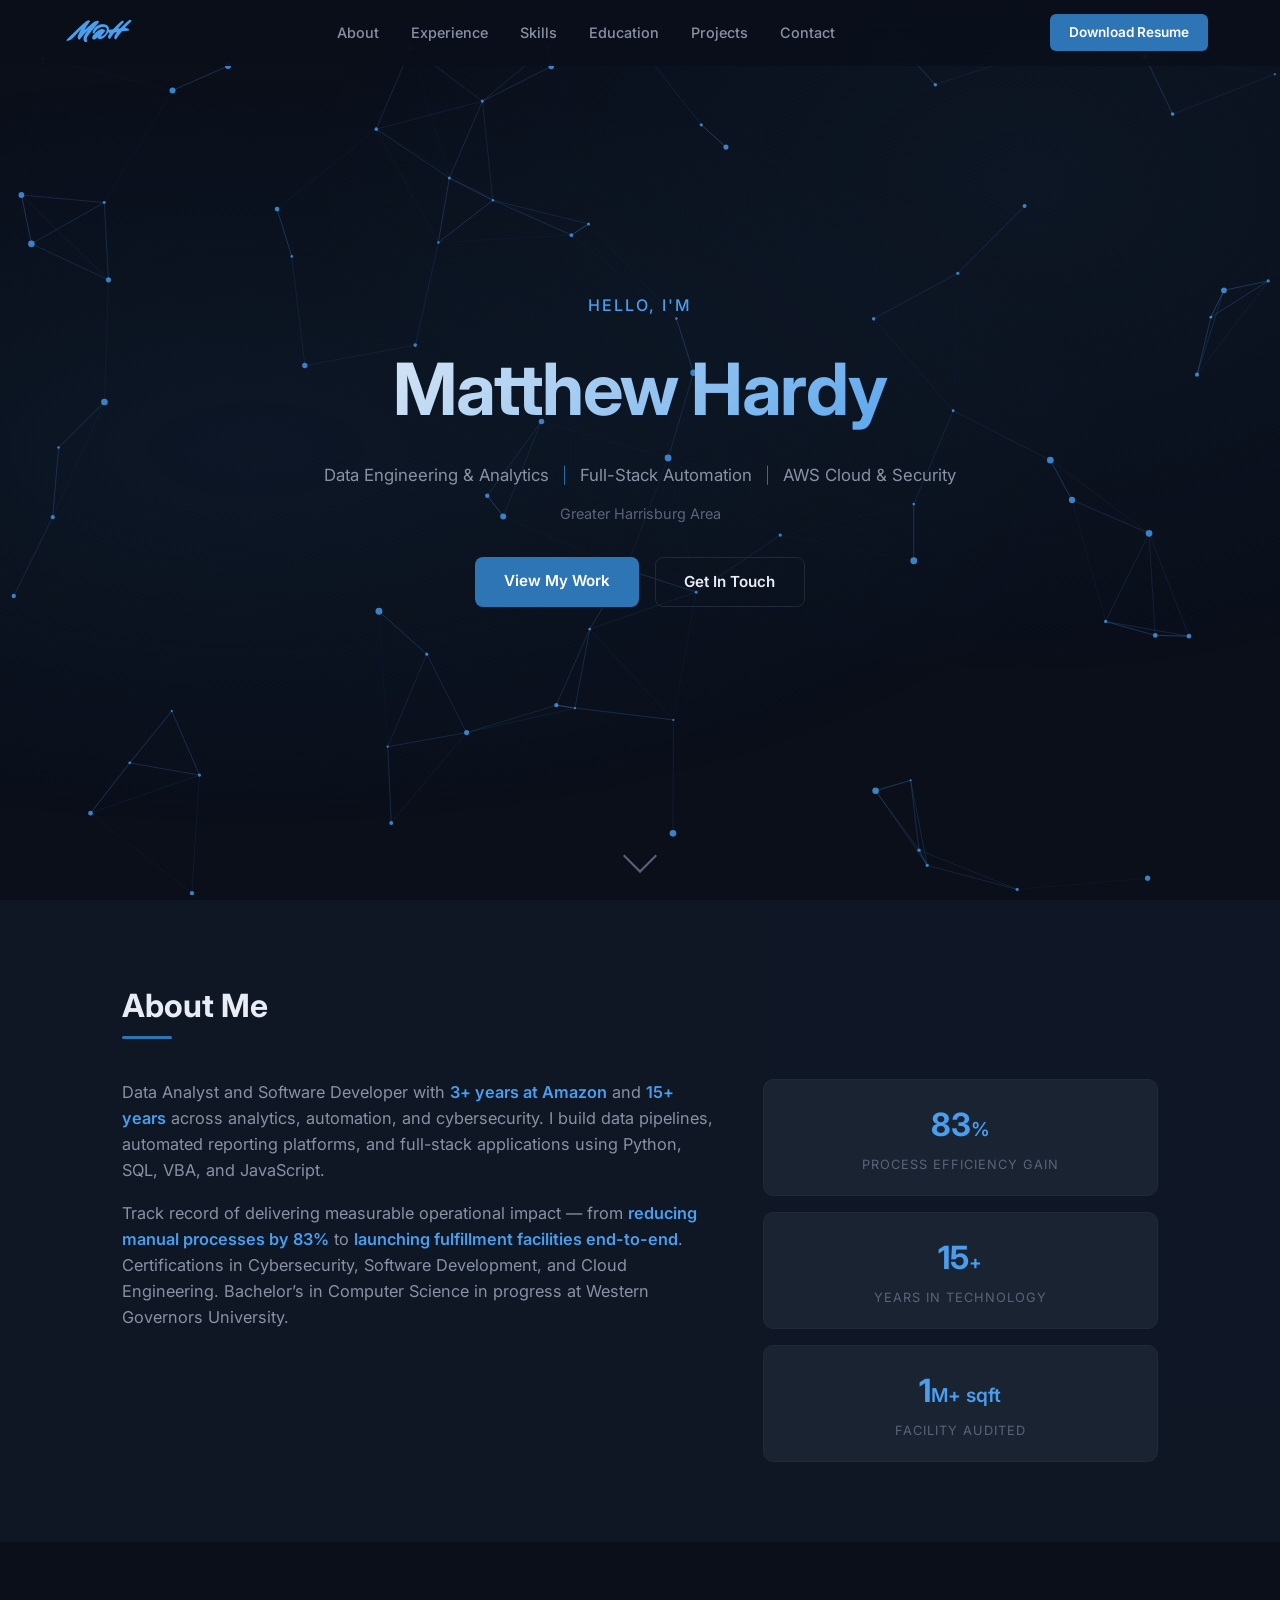
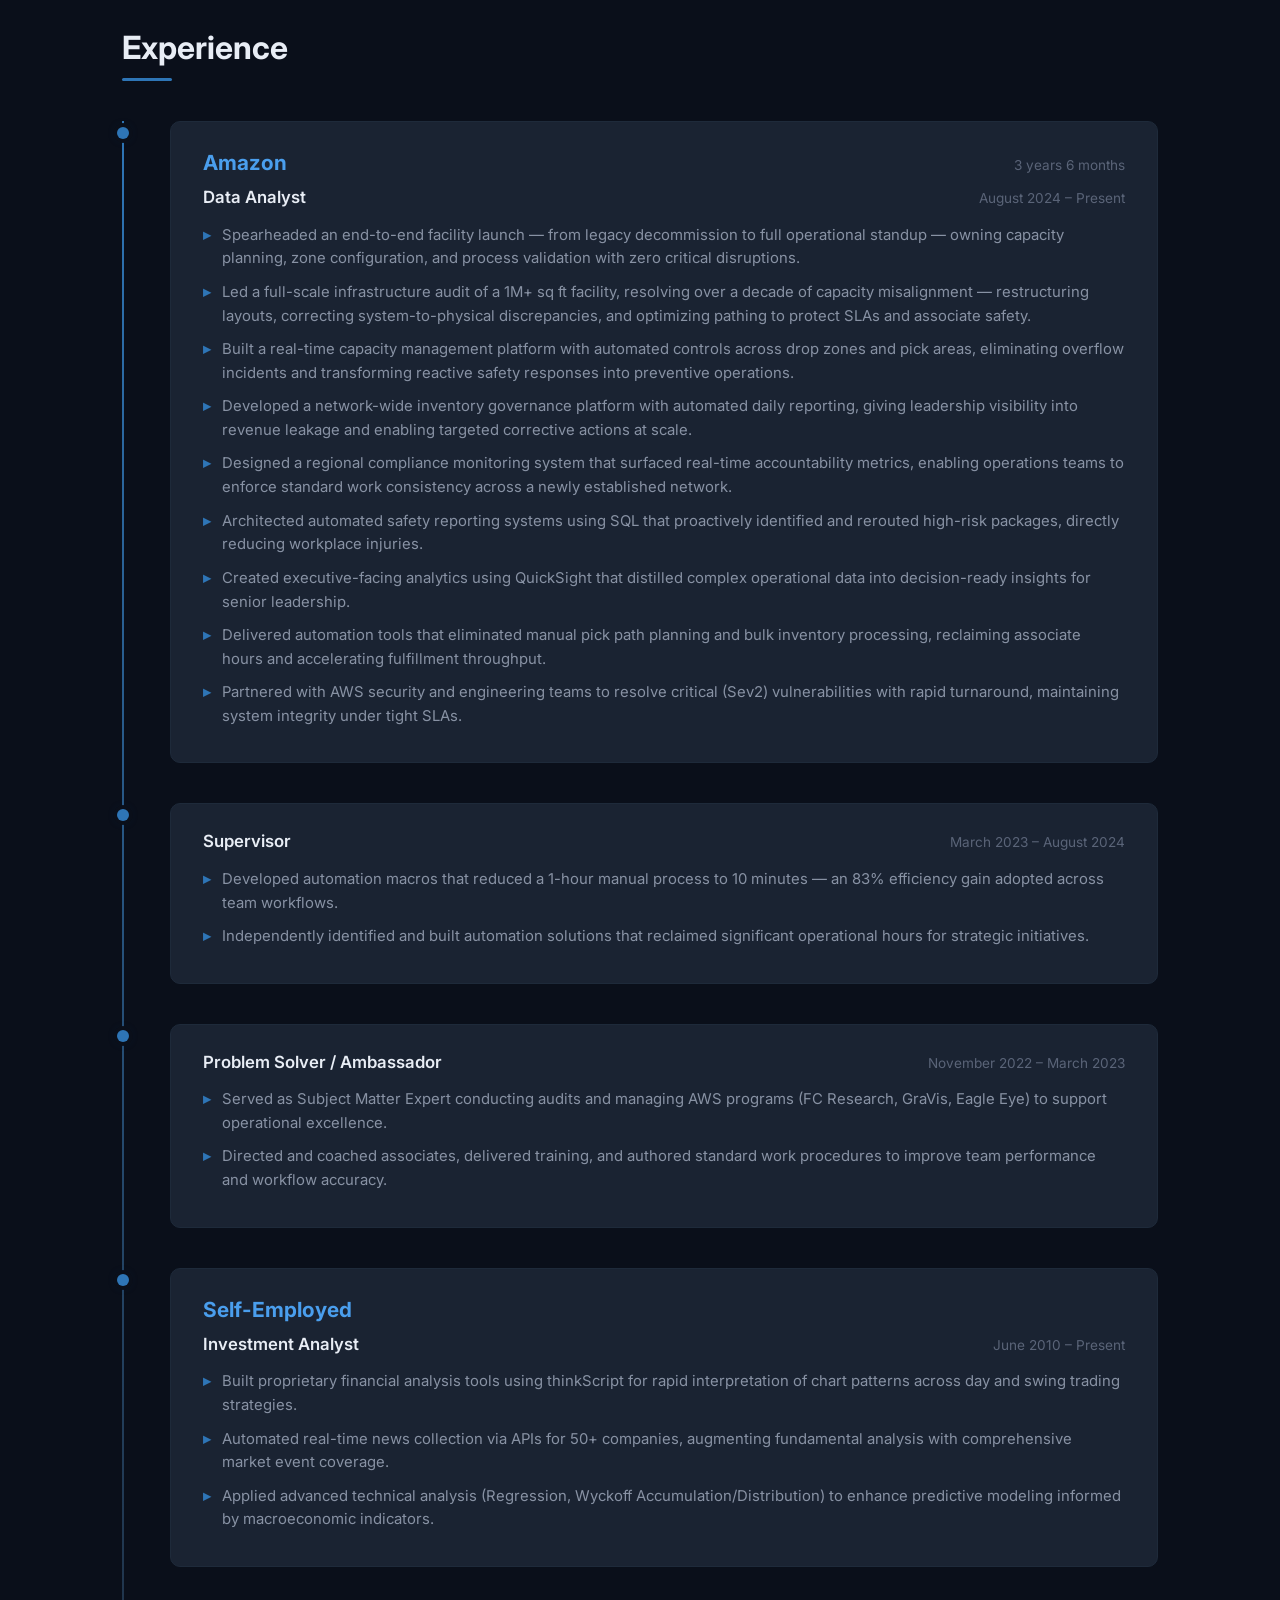
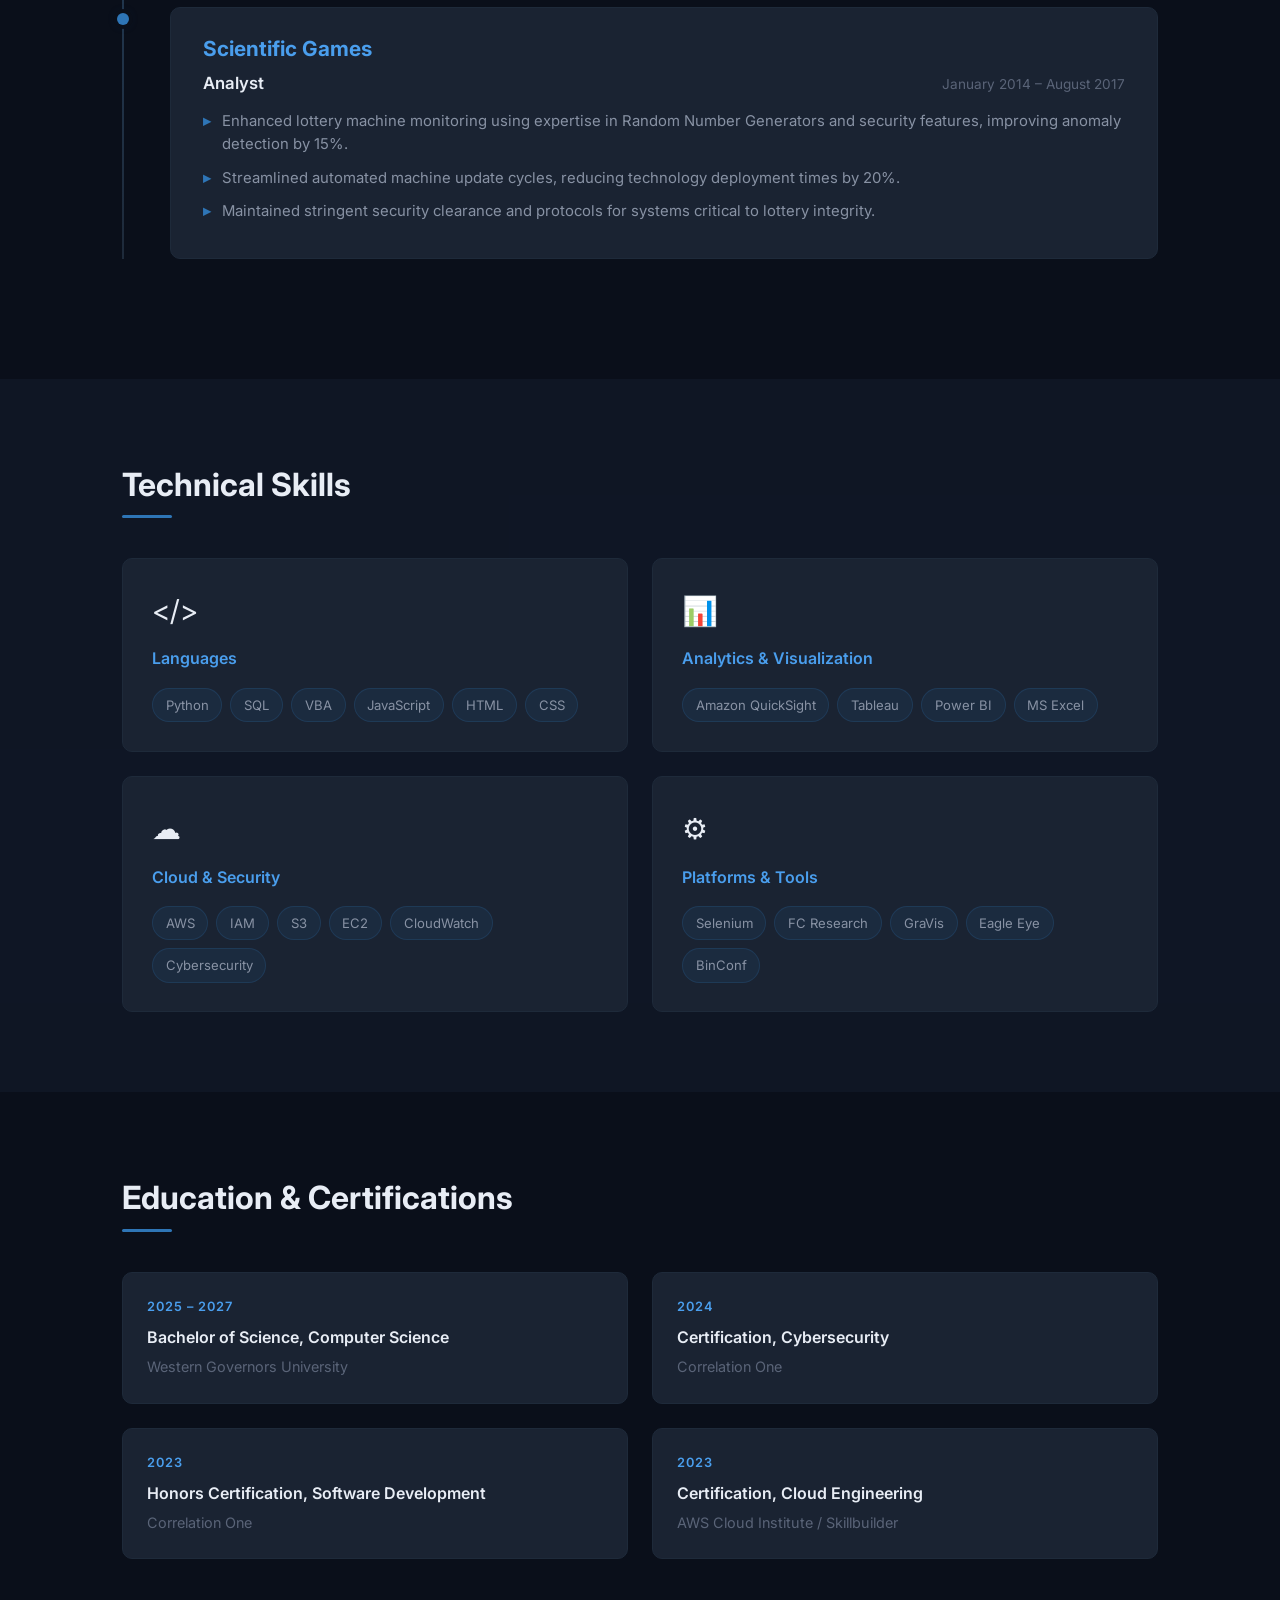
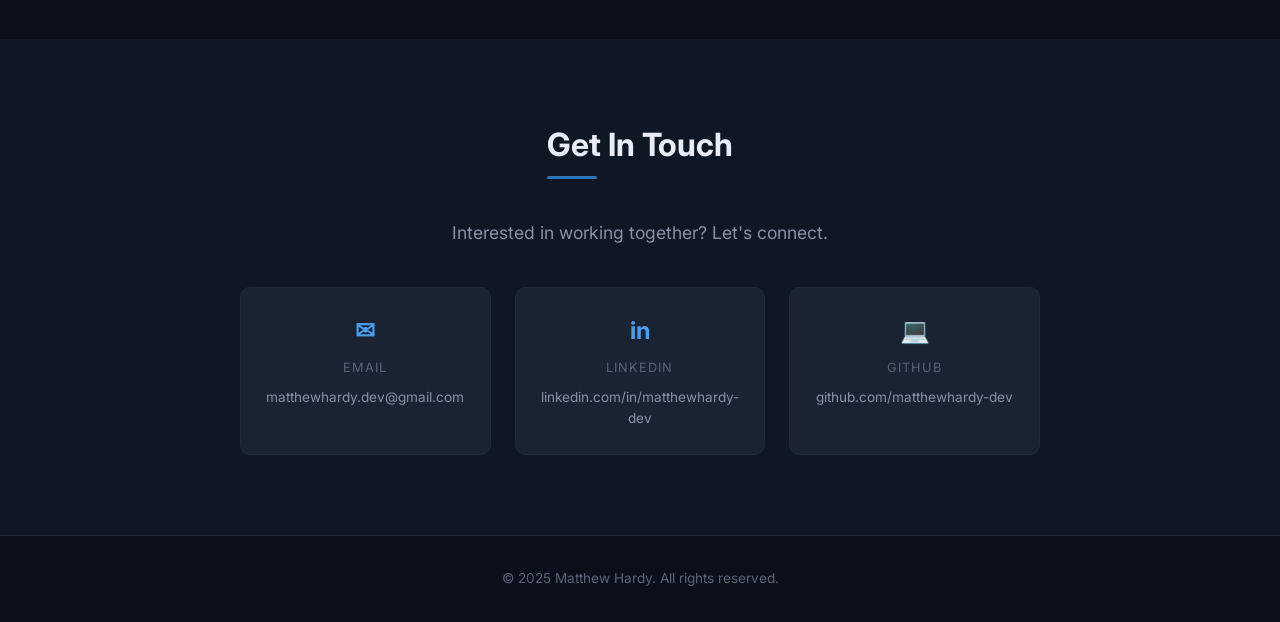
==== github-portfolio/index.html @ 72e7670c "Add Mr Dafoe font, particle background, and layout tweaks" ====
<!DOCTYPE html>
<html lang="en">
<head>
    <meta charset="UTF-8">
    <meta name="viewport" content="width=device-width, initial-scale=1.0">
    <title>Matthew Hardy | Data Engineering & Analytics</title>
    <link rel="preconnect" href="https://fonts.googleapis.com">
    <link rel="preconnect" href="https://fonts.gstatic.com" crossorigin>
    <link href="https://fonts.googleapis.com/css2?family=Mr+Dafoe&family=Inter:wght@300;400;500;600;700&display=swap" rel="stylesheet">
    <link rel="stylesheet" href="style.css">
</head>
<body>
    <canvas id="particles"></canvas>
    <!-- Navigation -->
    <nav id="navbar">
        <div class="nav-container">
            <a href="#hero" class="nav-logo">M@H</a>
            <div class="nav-links">
                <a href="#about">About</a>
                <a href="#experience">Experience</a>
                <a href="#skills">Skills</a>
                <a href="#education">Education</a>
                <a href="projects.html">Projects</a>
                <a href="#contact">Contact</a>
            </div>
            <a href="Matthew_Hardy_Resume.pdf" class="nav-cta" download>Download Resume</a>
            <button class="nav-toggle" aria-label="Toggle menu">
                <span></span><span></span><span></span>
            </button>
        </div>
    </nav>

    <!-- Hero -->
    <section id="hero">
        <div class="hero-bg"></div>
        <div class="hero-content">
            <p class="hero-greeting">Hello, I'm</p>
            <h1 class="hero-name">Matthew Hardy</h1>
            <div class="hero-tagline">
                <span class="tagline-item">Data Engineering & Analytics</span>
                <span class="tagline-divider">|</span>
                <span class="tagline-item">Full-Stack Automation</span>
                <span class="tagline-divider">|</span>
                <span class="tagline-item">AWS Cloud & Security</span>
            </div>
            <p class="hero-location">Greater Harrisburg Area</p>
            <div class="hero-actions">
                <a href="#experience" class="btn btn-primary">View My Work</a>
                <a href="#contact" class="btn btn-outline">Get In Touch</a>
            </div>
        </div>
        <div class="scroll-indicator">
            <div class="scroll-arrow"></div>
        </div>
    </section>

    <!-- About -->
    <section id="about">
        <div class="container">
            <h2 class="section-title">About Me</h2>
            <div class="about-grid">
                <div class="about-text">
                    <p>Data Analyst and Software Developer with <strong>3+ years at Amazon</strong> and <strong>15+ years</strong> across analytics, automation, and cybersecurity. I build data pipelines, automated reporting platforms, and full-stack applications using Python, SQL, VBA, and JavaScript.</p>
                    <p>Track record of delivering measurable operational impact &mdash; from <strong>reducing manual processes by 83%</strong> to <strong>launching fulfillment facilities end-to-end</strong>. Certifications in Cybersecurity, Software Development, and Cloud Engineering. Bachelor&rsquo;s in Computer Science in progress at Western Governors University.</p>
                </div>
                <div class="about-stats">
                    <div class="stat-card">
                        <span class="stat-number" data-target="83">0</span><span class="stat-suffix">%</span>
                        <span class="stat-label">Process Efficiency Gain</span>
                    </div>
                    <div class="stat-card">
                        <span class="stat-number" data-target="15">0</span><span class="stat-suffix">+</span>
                        <span class="stat-label">Years in Technology</span>
                    </div>
                    <div class="stat-card">
                        <span class="stat-number" data-target="1">0</span><span class="stat-suffix">M+ sqft</span>
                        <span class="stat-label">Facility Audited</span>
                    </div>
                </div>
            </div>
        </div>
    </section>

    <!-- Experience -->
    <section id="experience">
        <div class="container">
            <h2 class="section-title">Experience</h2>
            <div class="timeline">

                <!-- Amazon Data Analyst -->
                <div class="timeline-item">
                    <div class="timeline-marker"></div>
                    <div class="timeline-content">
                        <div class="job-header">
                            <h3>Amazon</h3>
                            <span class="job-duration">3 years 6 months</span>
                        </div>
                        <div class="job-role">
                            <h4>Data Analyst</h4>
                            <span class="job-date">August 2024 &ndash; Present</span>
                        </div>
                        <ul class="job-bullets">
                            <li>Spearheaded an end-to-end facility launch &mdash; from legacy decommission to full operational standup &mdash; owning capacity planning, zone configuration, and process validation with zero critical disruptions.</li>
                            <li>Led a full-scale infrastructure audit of a 1M+ sq ft facility, resolving over a decade of capacity misalignment &mdash; restructuring layouts, correcting system-to-physical discrepancies, and optimizing pathing to protect SLAs and associate safety.</li>
                            <li>Built a real-time capacity management platform with automated controls across drop zones and pick areas, eliminating overflow incidents and transforming reactive safety responses into preventive operations.</li>
                            <li>Developed a network-wide inventory governance platform with automated daily reporting, giving leadership visibility into revenue leakage and enabling targeted corrective actions at scale.</li>
                            <li>Designed a regional compliance monitoring system that surfaced real-time accountability metrics, enabling operations teams to enforce standard work consistency across a newly established network.</li>
                            <li>Architected automated safety reporting systems using SQL that proactively identified and rerouted high-risk packages, directly reducing workplace injuries.</li>
                            <li>Created executive-facing analytics using QuickSight that distilled complex operational data into decision-ready insights for senior leadership.</li>
                            <li>Delivered automation tools that eliminated manual pick path planning and bulk inventory processing, reclaiming associate hours and accelerating fulfillment throughput.</li>
                            <li>Partnered with AWS security and engineering teams to resolve critical (Sev2) vulnerabilities with rapid turnaround, maintaining system integrity under tight SLAs.</li>
                        </ul>
                    </div>
                </div>

                <!-- Amazon Supervisor -->
                <div class="timeline-item">
                    <div class="timeline-marker"></div>
                    <div class="timeline-content">
                        <div class="job-role">
                            <h4>Supervisor</h4>
                            <span class="job-date">March 2023 &ndash; August 2024</span>
                        </div>
                        <ul class="job-bullets">
                            <li>Developed automation macros that reduced a 1-hour manual process to 10 minutes &mdash; an 83% efficiency gain adopted across team workflows.</li>
                            <li>Independently identified and built automation solutions that reclaimed significant operational hours for strategic initiatives.</li>
                        </ul>
                    </div>
                </div>

                <!-- Amazon Problem Solver -->
                <div class="timeline-item">
                    <div class="timeline-marker"></div>
                    <div class="timeline-content">
                        <div class="job-role">
                            <h4>Problem Solver / Ambassador</h4>
                            <span class="job-date">November 2022 &ndash; March 2023</span>
                        </div>
                        <ul class="job-bullets">
                            <li>Served as Subject Matter Expert conducting audits and managing AWS programs (FC Research, GraVis, Eagle Eye) to support operational excellence.</li>
                            <li>Directed and coached associates, delivered training, and authored standard work procedures to improve team performance and workflow accuracy.</li>
                        </ul>
                    </div>
                </div>

                <!-- Self-Employed -->
                <div class="timeline-item">
                    <div class="timeline-marker"></div>
                    <div class="timeline-content">
                        <div class="job-header">
                            <h3>Self-Employed</h3>
                        </div>
                        <div class="job-role">
                            <h4>Investment Analyst</h4>
                            <span class="job-date">June 2010 &ndash; Present</span>
                        </div>
                        <ul class="job-bullets">
                            <li>Built proprietary financial analysis tools using thinkScript for rapid interpretation of chart patterns across day and swing trading strategies.</li>
                            <li>Automated real-time news collection via APIs for 50+ companies, augmenting fundamental analysis with comprehensive market event coverage.</li>
                            <li>Applied advanced technical analysis (Regression, Wyckoff Accumulation/Distribution) to enhance predictive modeling informed by macroeconomic indicators.</li>
                        </ul>
                    </div>
                </div>

                <!-- Scientific Games -->
                <div class="timeline-item">
                    <div class="timeline-marker"></div>
                    <div class="timeline-content">
                        <div class="job-header">
                            <h3>Scientific Games</h3>
                        </div>
                        <div class="job-role">
                            <h4>Analyst</h4>
                            <span class="job-date">January 2014 &ndash; August 2017</span>
                        </div>
                        <ul class="job-bullets">
                            <li>Enhanced lottery machine monitoring using expertise in Random Number Generators and security features, improving anomaly detection by 15%.</li>
                            <li>Streamlined automated machine update cycles, reducing technology deployment times by 20%.</li>
                            <li>Maintained stringent security clearance and protocols for systems critical to lottery integrity.</li>
                        </ul>
                    </div>
                </div>

            </div>
        </div>
    </section>

    <!-- Skills -->
    <section id="skills">
        <div class="container">
            <h2 class="section-title">Technical Skills</h2>
            <div class="skills-grid">
                <div class="skill-category">
                    <div class="skill-icon">&#60;/&#62;</div>
                    <h3>Languages</h3>
                    <div class="skill-tags">
                        <span class="tag">Python</span>
                        <span class="tag">SQL</span>
                        <span class="tag">VBA</span>
                        <span class="tag">JavaScript</span>
                        <span class="tag">HTML</span>
                        <span class="tag">CSS</span>
                    </div>
                </div>
                <div class="skill-category">
                    <div class="skill-icon">&#128202;</div>
                    <h3>Analytics & Visualization</h3>
                    <div class="skill-tags">
                        <span class="tag">Amazon QuickSight</span>
                        <span class="tag">Tableau</span>
                        <span class="tag">Power BI</span>
                        <span class="tag">MS Excel</span>
                    </div>
                </div>
                <div class="skill-category">
                    <div class="skill-icon">&#9729;</div>
                    <h3>Cloud & Security</h3>
                    <div class="skill-tags">
                        <span class="tag">AWS</span>
                        <span class="tag">IAM</span>
                        <span class="tag">S3</span>
                        <span class="tag">EC2</span>
                        <span class="tag">CloudWatch</span>
                        <span class="tag">Cybersecurity</span>
                    </div>
                </div>
                <div class="skill-category">
                    <div class="skill-icon">&#9881;</div>
                    <h3>Platforms & Tools</h3>
                    <div class="skill-tags">
                        <span class="tag">Selenium</span>
                        <span class="tag">FC Research</span>
                        <span class="tag">GraVis</span>
                        <span class="tag">Eagle Eye</span>
                        <span class="tag">BinConf</span>
                    </div>
                </div>
            </div>
        </div>
    </section>

    <!-- Education -->
    <section id="education">
        <div class="container">
            <h2 class="section-title">Education & Certifications</h2>
            <div class="edu-grid">
                <div class="edu-card">
                    <div class="edu-year">2025 &ndash; 2027</div>
                    <h3>Bachelor of Science, Computer Science</h3>
                    <p>Western Governors University</p>
                </div>
                <div class="edu-card">
                    <div class="edu-year">2024</div>
                    <h3>Certification, Cybersecurity</h3>
                    <p>Correlation One</p>
                </div>
                <div class="edu-card">
                    <div class="edu-year">2023</div>
                    <h3>Honors Certification, Software Development</h3>
                    <p>Correlation One</p>
                </div>
                <div class="edu-card">
                    <div class="edu-year">2023</div>
                    <h3>Certification, Cloud Engineering</h3>
                    <p>AWS Cloud Institute / Skillbuilder</p>
                </div>
            </div>
        </div>
    </section>

    <!-- Contact -->
    <section id="contact">
        <div class="container">
            <h2 class="section-title">Get In Touch</h2>
            <p class="contact-text">Interested in working together? Let's connect.</p>
            <div class="contact-links">
                <a href="mailto:matthewhardy.dev@gmail.com" class="contact-card">
                    <span class="contact-icon">&#9993;</span>
                    <span class="contact-label">Email</span>
                    <span class="contact-value">matthewhardy.dev@gmail.com</span>
                </a>
                <a href="https://www.linkedin.com/in/matthewhardy-dev" target="_blank" class="contact-card">
                    <span class="contact-icon">in</span>
                    <span class="contact-label">LinkedIn</span>
                    <span class="contact-value">linkedin.com/in/matthewhardy-dev</span>
                </a>
                <a href="https://github.com/matthewhardy-dev" target="_blank" class="contact-card">
                    <span class="contact-icon">&#128187;</span>
                    <span class="contact-label">GitHub</span>
                    <span class="contact-value">github.com/matthewhardy-dev</span>
                </a>
            </div>
        </div>
    </section>

    <!-- Footer -->
    <footer>
        <p>&copy; 2025 Matthew Hardy. All rights reserved.</p>
    </footer>

    <script src="script.js"></script>
</body>
</html>
---- github-portfolio/style.css ----
/* ============================================
   VARIABLES & RESET
   ============================================ */
:root {
    --bg-primary: #0a0f1a;
    --bg-secondary: #111827;
    --bg-card: #1a2332;
    --accent: #2e75b6;
    --accent-light: #4a9eed;
    --accent-glow: rgba(46, 117, 182, 0.15);
    --text-primary: #e8edf5;
    --text-secondary: #8892a4;
    --text-muted: #5a6478;
    --border: #1e2a3a;
    --gradient-start: #2e75b6;
    --gradient-end: #1a4a7a;
}

*, *::before, *::after { margin: 0; padding: 0; box-sizing: border-box; }

html { scroll-behavior: smooth; scroll-padding-top: 70px; }

body {
    font-family: 'Inter', -apple-system, sans-serif;
    background: var(--bg-primary);
    color: var(--text-primary);
    line-height: 1.6;
    overflow-x: hidden;
}

#particles { position: fixed; inset: 0; z-index: 0; pointer-events: none; background: var(--bg-primary); }

#navbar, #hero, section, footer { position: relative; z-index: 1; }

/* ============================================
   NAVIGATION
   ============================================ */
#navbar {
    position: fixed;
    top: 0;
    width: 100%;
    z-index: 1000;
    background: rgba(10, 15, 26, 0.85);
    backdrop-filter: blur(20px);
    border-bottom: 1px solid transparent;
    transition: all 0.3s ease;
}

#navbar.scrolled { border-bottom-color: var(--border); }

.nav-container {
    max-width: 1200px;
    margin: 0 auto;
    padding: 0 2rem;
    display: flex;
    align-items: center;
    justify-content: space-between;
    height: 65px;
}

.nav-logo {
    font-family: 'Mr Dafoe', cursive;
    font-size: 1.6rem;
    font-weight: 700;
    color: var(--accent-light);
    text-decoration: none;
    letter-spacing: 0.5px;
}

.nav-links { display: flex; gap: 2rem; }

.nav-links a {
    color: var(--text-secondary);
    text-decoration: none;
    font-size: 0.9rem;
    font-weight: 500;
    transition: color 0.2s;
    position: relative;
}

.nav-links a:hover { color: var(--text-primary); }

.nav-links a::after {
    content: '';
    position: absolute;
    bottom: -4px;
    left: 0;
    width: 0;
    height: 2px;
    background: var(--accent);
    transition: width 0.3s;
}

.nav-links a:hover::after { width: 100%; }

.nav-cta {
    padding: 0.5rem 1.2rem;
    background: var(--accent);
    color: #fff;
    text-decoration: none;
    border-radius: 6px;
    font-size: 0.85rem;
    font-weight: 600;
    transition: all 0.2s;
}

.nav-cta:hover { background: var(--accent-light); transform: translateY(-1px); }

.nav-toggle { display: none; background: none; border: none; cursor: pointer; padding: 4px; }
.nav-toggle span { display: block; width: 22px; height: 2px; background: var(--text-secondary); margin: 5px 0; transition: 0.3s; }

/* ============================================
   HERO
   ============================================ */
#hero {
    min-height: 100vh;
    display: flex;
    align-items: center;
    justify-content: center;
    position: relative;
    text-align: center;
    padding: 2rem;
}

.hero-bg {
    position: absolute;
    inset: 0;
    background:
        radial-gradient(ellipse at 20% 50%, rgba(46, 117, 182, 0.08) 0%, transparent 60%),
        radial-gradient(ellipse at 80% 20%, rgba(74, 158, 237, 0.05) 0%, transparent 50%);
}

.hero-content { position: relative; z-index: 1; }

.hero-greeting {
    font-size: 1rem;
    color: var(--accent-light);
    font-weight: 500;
    letter-spacing: 2px;
    text-transform: uppercase;
    margin-bottom: 0.8rem;
    opacity: 0;
    animation: fadeUp 0.6s ease forwards 0.2s;
}

.hero-name {
    font-size: clamp(2.5rem, 6vw, 4.5rem);
    font-weight: 700;
    letter-spacing: -1.5px;
    margin-bottom: 1rem;
    background: linear-gradient(135deg, var(--text-primary) 0%, var(--accent-light) 100%);
    -webkit-background-clip: text;
    -webkit-text-fill-color: transparent;
    background-clip: text;
    opacity: 0;
    animation: fadeUp 0.6s ease forwards 0.4s;
}

.hero-tagline {
    display: flex;
    align-items: center;
    justify-content: center;
    gap: 0.8rem;
    flex-wrap: wrap;
    margin-bottom: 0.8rem;
    opacity: 0;
    animation: fadeUp 0.6s ease forwards 0.6s;
}

.tagline-item { font-size: 1.05rem; color: var(--text-secondary); font-weight: 400; }
.tagline-divider { color: var(--accent); font-weight: 300; }

.hero-location {
    color: var(--text-muted);
    font-size: 0.9rem;
    margin-bottom: 2rem;
    opacity: 0;
    animation: fadeUp 0.6s ease forwards 0.8s;
}

.hero-actions {
    display: flex;
    gap: 1rem;
    justify-content: center;
    opacity: 0;
    animation: fadeUp 0.6s ease forwards 1s;
}

.btn {
    padding: 0.75rem 1.8rem;
    border-radius: 8px;
    font-size: 0.95rem;
    font-weight: 600;
    text-decoration: none;
    transition: all 0.25s;
    cursor: pointer;
}

.btn-primary { background: var(--accent); color: #fff; }
.btn-primary:hover { background: var(--accent-light); transform: translateY(-2px); box-shadow: 0 8px 25px rgba(46, 117, 182, 0.3); }

.btn-outline { border: 1.5px solid var(--border); color: var(--text-primary); background: transparent; }
.btn-outline:hover { border-color: var(--accent); color: var(--accent-light); }

.scroll-indicator {
    position: absolute;
    bottom: 2rem;
    left: 50%;
    transform: translateX(-50%);
    opacity: 0;
    animation: fadeIn 0.6s ease forwards 1.4s;
}

.scroll-arrow {
    width: 24px;
    height: 24px;
    border-right: 2px solid var(--text-muted);
    border-bottom: 2px solid var(--text-muted);
    transform: rotate(45deg);
    animation: bounce 2s infinite;
}

/* ============================================
   SECTIONS
   ============================================ */
section { padding: 5rem 0; background: transparent; }

.container { max-width: 1100px; margin: 0 auto; padding: 0 2rem; }

.section-title {
    font-size: 2rem;
    font-weight: 700;
    margin-bottom: 3rem;
    position: relative;
    display: inline-block;
}

.section-title::after {
    content: '';
    position: absolute;
    bottom: -8px;
    left: 0;
    width: 50px;
    height: 3px;
    background: var(--accent);
    border-radius: 2px;
}

/* ============================================
   ABOUT
   ============================================ */
#about { background: rgba(17, 24, 39, 0.85); }

.about-grid { display: grid; grid-template-columns: 1.5fr 1fr; gap: 3rem; align-items: start; }

.about-text p { color: var(--text-secondary); margin-bottom: 1rem; font-size: 1.02rem; }
.about-text strong { color: var(--accent-light); font-weight: 600; }

.about-stats { display: flex; flex-direction: column; gap: 1rem; }

.stat-card {
    background: var(--bg-card);
    border: 1px solid var(--border);
    border-radius: 10px;
    padding: 1.2rem 1.5rem;
    text-align: center;
    transition: all 0.3s;
}

.stat-card:hover { border-color: var(--accent); box-shadow: 0 4px 20px var(--accent-glow); transform: translateY(-2px); }

.stat-number { font-size: 2rem; font-weight: 700; color: var(--accent-light); }
.stat-suffix { font-size: 1.2rem; font-weight: 600; color: var(--accent-light); }
.stat-label { display: block; font-size: 0.8rem; color: var(--text-muted); margin-top: 0.3rem; text-transform: uppercase; letter-spacing: 1px; }

/* ============================================
   TIMELINE / EXPERIENCE
   ============================================ */
.timeline { position: relative; padding-left: 2rem; }

.timeline::before {
    content: '';
    position: absolute;
    left: 0;
    top: 0;
    bottom: 0;
    width: 2px;
    background: linear-gradient(to bottom, var(--accent), var(--border));
}

.timeline-item { position: relative; margin-bottom: 2.5rem; }

.timeline-marker {
    position: absolute;
    left: -2rem;
    top: 6px;
    width: 12px;
    height: 12px;
    background: var(--accent);
    border-radius: 50%;
    transform: translateX(-5px);
    box-shadow: 0 0 0 4px var(--bg-primary), 0 0 12px var(--accent-glow);
}

.timeline-content {
    background: var(--bg-card);
    border: 1px solid var(--border);
    border-radius: 10px;
    padding: 1.5rem 2rem;
    margin-left: 1rem;
    transition: all 0.3s;
}

.timeline-content:hover { border-color: var(--accent); box-shadow: 0 4px 20px var(--accent-glow); }

.job-header { display: flex; justify-content: space-between; align-items: baseline; margin-bottom: 0.3rem; }
.job-header h3 { font-size: 1.3rem; font-weight: 700; color: var(--accent-light); }
.job-duration { font-size: 0.85rem; color: var(--text-muted); }

.job-role { display: flex; justify-content: space-between; align-items: baseline; margin-bottom: 0.8rem; }
.job-role h4 { font-size: 1.05rem; font-weight: 600; }
.job-date { font-size: 0.85rem; color: var(--text-muted); white-space: nowrap; }

.job-bullets { list-style: none; padding: 0; }

.job-bullets li {
    position: relative;
    padding-left: 1.2rem;
    margin-bottom: 0.6rem;
    color: var(--text-secondary);
    font-size: 0.93rem;
    line-height: 1.6;
}

.job-bullets li::before {
    content: '▸';
    position: absolute;
    left: 0;
    color: var(--accent);
    font-weight: 700;
}

/* ============================================
   SKILLS
   ============================================ */
#skills { background: rgba(17, 24, 39, 0.85); }

.skills-grid { display: grid; grid-template-columns: repeat(2, 1fr); gap: 1.5rem; }

.skill-category {
    background: var(--bg-card);
    border: 1px solid var(--border);
    border-radius: 10px;
    padding: 1.8rem;
    transition: all 0.3s;
}

.skill-category:hover { border-color: var(--accent); box-shadow: 0 4px 20px var(--accent-glow); transform: translateY(-2px); }

.skill-icon { font-size: 1.8rem; margin-bottom: 0.8rem; }
.skill-category h3 { font-size: 1rem; font-weight: 600; margin-bottom: 1rem; color: var(--accent-light); }

.skill-tags { display: flex; flex-wrap: wrap; gap: 0.5rem; }

.tag {
    padding: 0.35rem 0.8rem;
    background: rgba(46, 117, 182, 0.1);
    border: 1px solid rgba(46, 117, 182, 0.2);
    border-radius: 20px;
    font-size: 0.82rem;
    color: var(--text-secondary);
    transition: all 0.2s;
}

.tag:hover { background: rgba(46, 117, 182, 0.2); color: var(--text-primary); border-color: var(--accent); }

/* ============================================
   EDUCATION
   ============================================ */
.edu-grid { display: grid; grid-template-columns: repeat(2, 1fr); gap: 1.5rem; }

.edu-card {
    background: var(--bg-card);
    border: 1px solid var(--border);
    border-radius: 10px;
    padding: 1.5rem;
    transition: all 0.3s;
}

.edu-card:hover { border-color: var(--accent); box-shadow: 0 4px 20px var(--accent-glow); }

.edu-year {
    font-size: 0.8rem;
    color: var(--accent-light);
    font-weight: 600;
    text-transform: uppercase;
    letter-spacing: 1px;
    margin-bottom: 0.5rem;
}

.edu-card h3 { font-size: 1rem; font-weight: 600; margin-bottom: 0.3rem; }
.edu-card p { color: var(--text-muted); font-size: 0.9rem; }

/* ============================================
   CONTACT
   ============================================ */
#contact { background: rgba(17, 24, 39, 0.85); text-align: center; }

.contact-text { color: var(--text-secondary); font-size: 1.1rem; margin-bottom: 2.5rem; }

.contact-links { display: grid; grid-template-columns: repeat(3, 1fr); gap: 1.5rem; max-width: 800px; margin: 0 auto; }

.contact-card {
    background: var(--bg-card);
    border: 1px solid var(--border);
    border-radius: 10px;
    padding: 1.5rem;
    text-decoration: none;
    color: inherit;
    transition: all 0.3s;
    display: flex;
    flex-direction: column;
    align-items: center;
    gap: 0.5rem;
}

.contact-card:hover { border-color: var(--accent); box-shadow: 0 4px 20px var(--accent-glow); transform: translateY(-3px); }

.contact-icon { font-size: 1.5rem; color: var(--accent-light); font-weight: 700; }
.contact-label { font-size: 0.8rem; color: var(--text-muted); text-transform: uppercase; letter-spacing: 1px; }
.contact-value { font-size: 0.85rem; color: var(--text-secondary); word-break: break-all; }

/* ============================================
   FOOTER
   ============================================ */
footer {
    text-align: center;
    padding: 2rem;
    border-top: 1px solid var(--border);
    color: var(--text-muted);
    font-size: 0.85rem;
}

/* ============================================
   ANIMATIONS
   ============================================ */
@keyframes fadeUp {
    from { opacity: 0; transform: translateY(20px); }
    to { opacity: 1; transform: translateY(0); }
}

@keyframes fadeIn {
    from { opacity: 0; }
    to { opacity: 1; }
}

@keyframes bounce {
    0%, 20%, 50%, 80%, 100% { transform: rotate(45deg) translateY(0); }
    40% { transform: rotate(45deg) translateY(-8px); }
    60% { transform: rotate(45deg) translateY(-4px); }
}

.fade-in {
    opacity: 0;
    transform: translateY(30px);
    transition: all 0.6s ease;
}

.fade-in.visible {
    opacity: 1;
    transform: translateY(0);
}

/* ============================================
   RESPONSIVE
   ============================================ */
@media (max-width: 768px) {
    .nav-links, .nav-cta { display: none; }
    .nav-toggle { display: block; }

    .nav-links.active {
        display: flex;
        flex-direction: column;
        position: absolute;
        top: 65px;
        left: 0;
        right: 0;
        background: rgba(10, 15, 26, 0.98);
        padding: 1.5rem 2rem;
        border-bottom: 1px solid var(--border);
    }

    .hero-tagline { flex-direction: column; gap: 0.3rem; }
    .tagline-divider { display: none; }
    .hero-actions { flex-direction: column; align-items: center; }

    .about-grid { grid-template-columns: 1fr; }
    .about-stats { flex-direction: row; }
    .stat-card { flex: 1; }

    .skills-grid { grid-template-columns: 1fr; }
    .edu-grid { grid-template-columns: 1fr; }
    .contact-links { grid-template-columns: 1fr; }

    .job-role { flex-direction: column; gap: 0.2rem; }
    .job-header { flex-direction: column; gap: 0.2rem; }
}
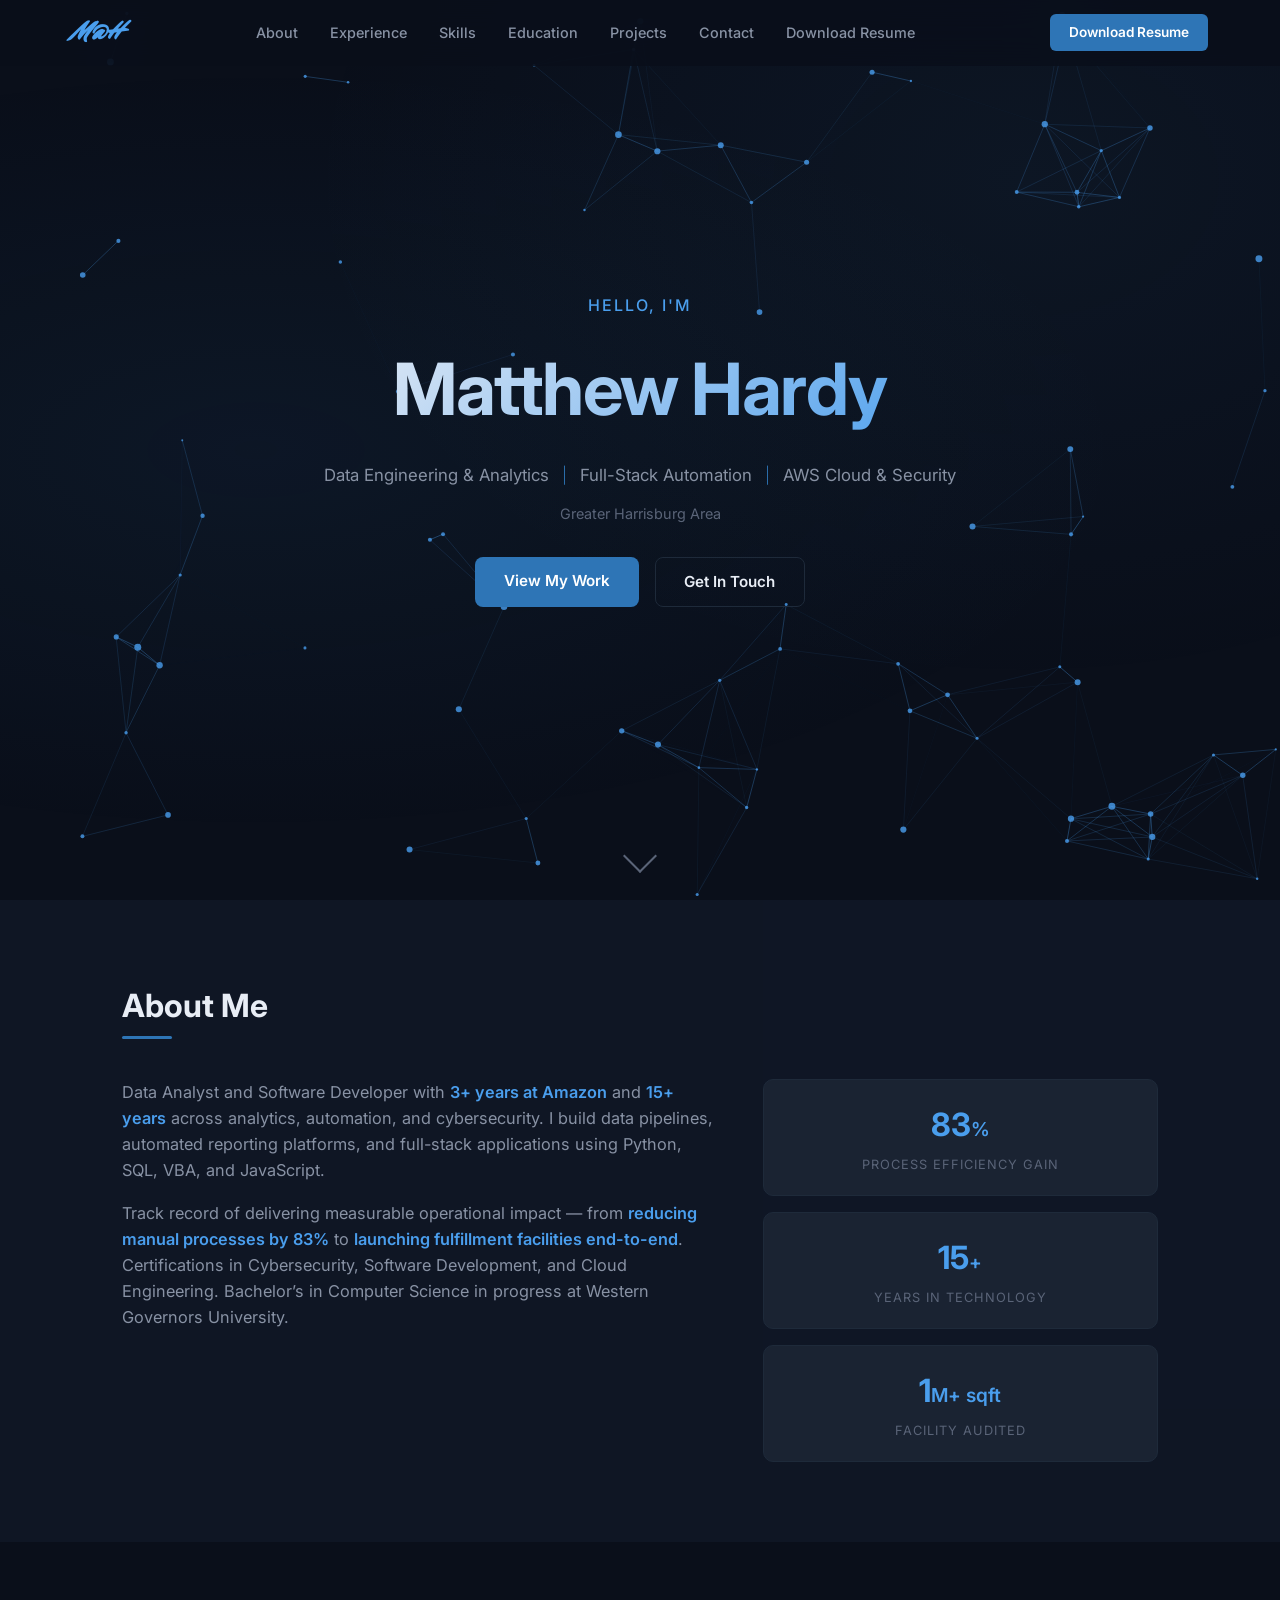
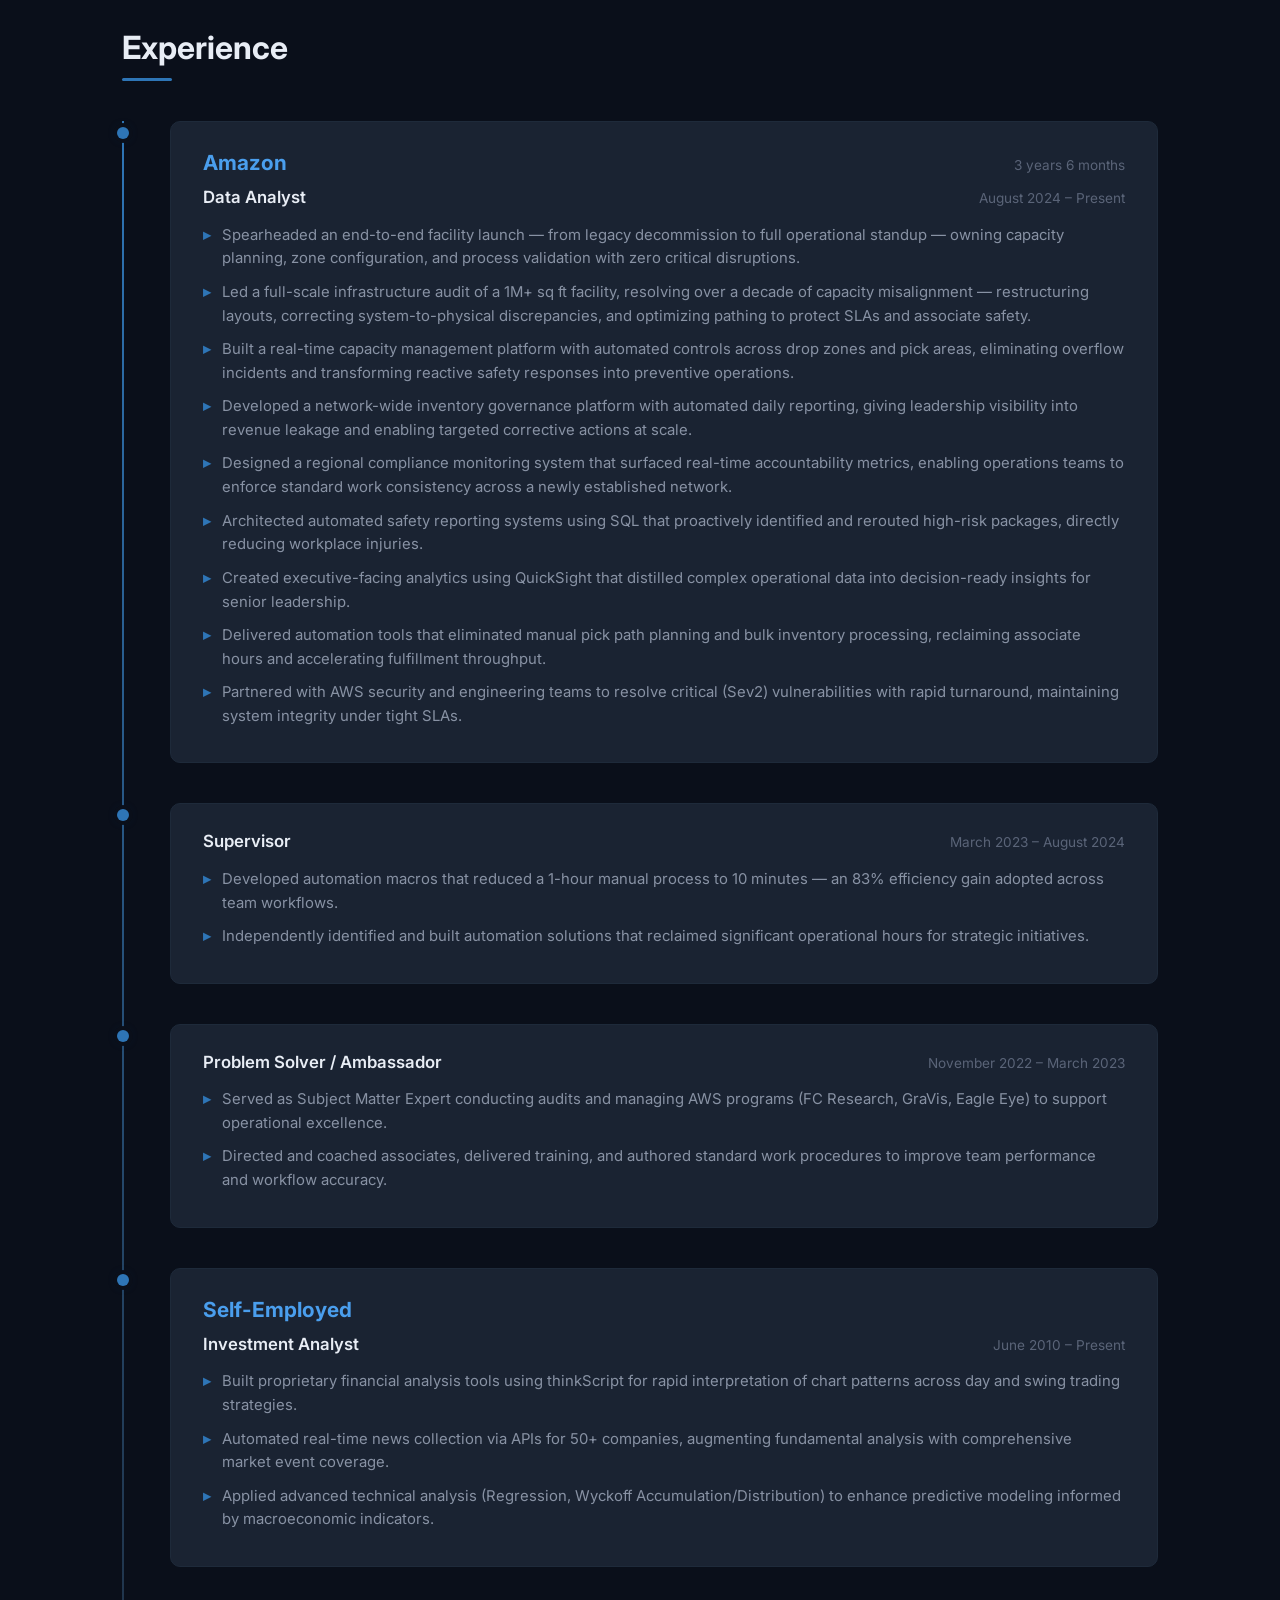
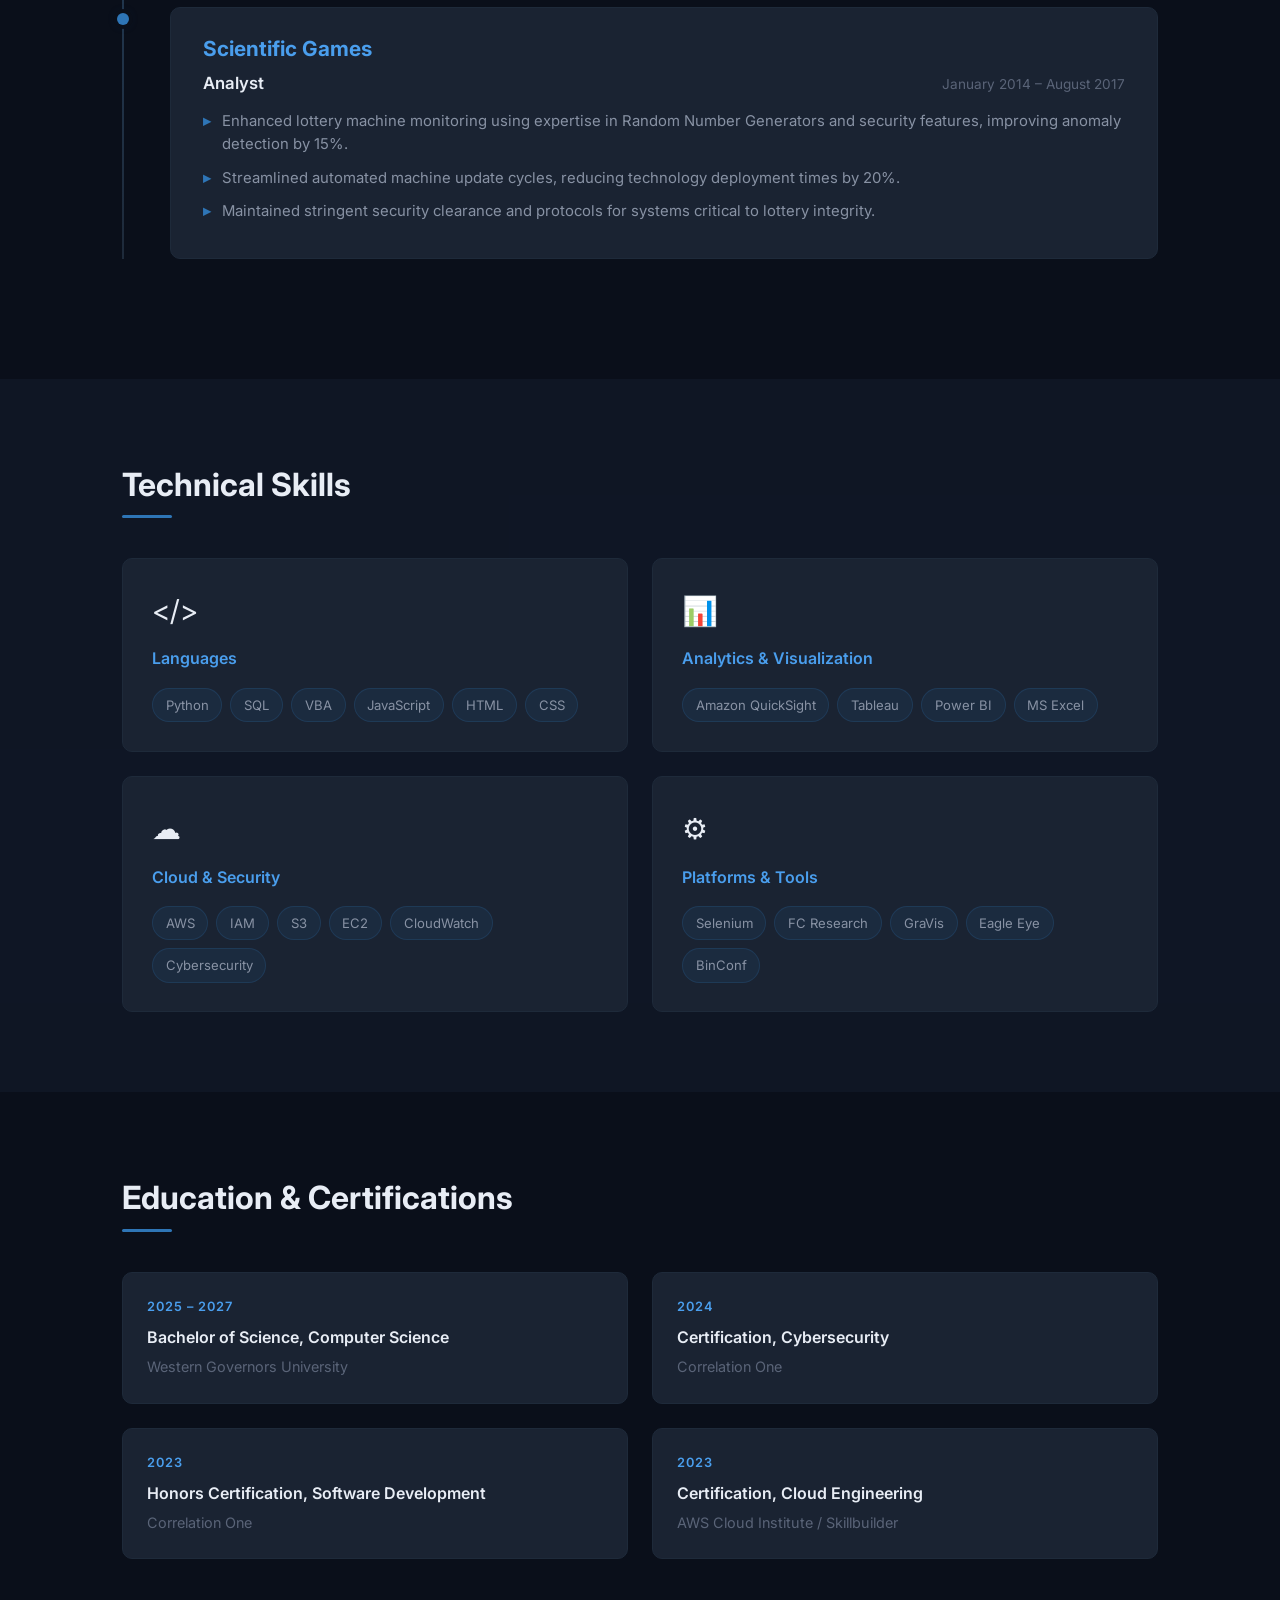
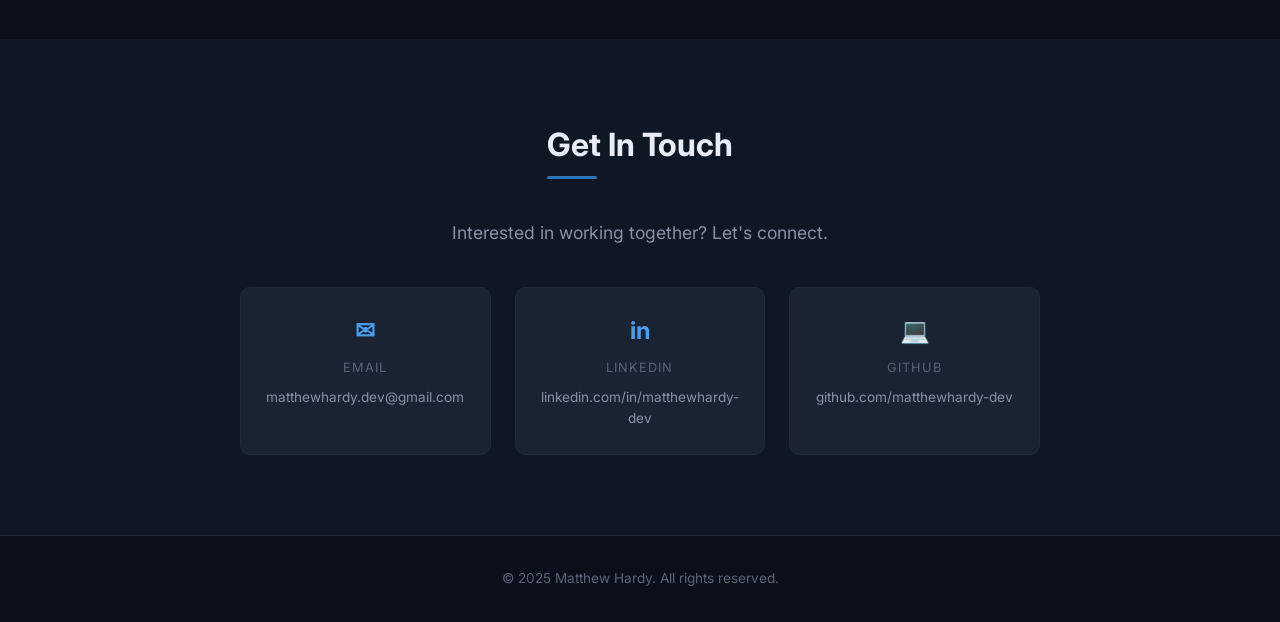
==== commit 7ac3d110: "Improve mobile responsiveness: tablet breakpoint, touch-friendly nav, mobile resume link" ====
--- a/github-portfolio/index.html
+++ b/github-portfolio/index.html
@@ -22,6 +22,7 @@
                 <a href="#education">Education</a>
                 <a href="projects.html">Projects</a>
                 <a href="#contact">Contact</a>
+                <a href="Matthew_Hardy_Resume.pdf" class="mobile-resume" download>Download Resume</a>
             </div>
             <a href="Matthew_Hardy_Resume.pdf" class="nav-cta" download>Download Resume</a>
             <button class="nav-toggle" aria-label="Toggle menu">
--- a/github-portfolio/style.css
+++ b/github-portfolio/style.css
@@ -474,6 +474,13 @@
 /* ============================================
    RESPONSIVE
    ============================================ */
+/* Tablet: cramped nav with 6 links */
+@media (max-width: 1024px) {
+    .nav-links { gap: 1rem; }
+    .nav-links a { font-size: 0.82rem; }
+    .nav-cta { font-size: 0.78rem; padding: 0.4rem 0.9rem; }
+}
+
 @media (max-width: 768px) {
     .nav-links, .nav-cta { display: none; }
     .nav-toggle { display: block; }
@@ -486,17 +493,43 @@
         left: 0;
         right: 0;
         background: rgba(10, 15, 26, 0.98);
-        padding: 1.5rem 2rem;
+        padding: 1rem 2rem;
+        border-bottom: 1px solid var(--border);
+        gap: 0;
+    }
+
+    .nav-links.active a {
+        padding: 0.75rem 0;
+        font-size: 1rem;
         border-bottom: 1px solid var(--border);
     }
+
+    .nav-links.active a:last-child { border-bottom: none; }
+
+    .nav-links.active .mobile-resume {
+        display: block;
+        padding: 0.75rem 1.2rem;
+        margin-top: 0.75rem;
+        background: var(--accent);
+        color: #fff;
+        border-radius: 6px;
+        font-size: 0.9rem;
+        font-weight: 600;
+        text-align: center;
+        text-decoration: none;
+        border-bottom: none;
+    }
+
+    .nav-links.active .mobile-resume:hover { background: var(--accent-light); }
+
+    .mobile-resume { display: none; }
 
     .hero-tagline { flex-direction: column; gap: 0.3rem; }
     .tagline-divider { display: none; }
     .hero-actions { flex-direction: column; align-items: center; }
 
     .about-grid { grid-template-columns: 1fr; }
-    .about-stats { flex-direction: row; }
-    .stat-card { flex: 1; }
+    .about-stats { flex-direction: column; }
 
     .skills-grid { grid-template-columns: 1fr; }
     .edu-grid { grid-template-columns: 1fr; }
@@ -504,4 +537,9 @@
 
     .job-role { flex-direction: column; gap: 0.2rem; }
     .job-header { flex-direction: column; gap: 0.2rem; }
-}
+
+    section { padding: 3rem 0; }
+    .container { padding: 0 1.2rem; }
+    .section-title { font-size: 1.6rem; margin-bottom: 2rem; }
+    .timeline-content { padding: 1.2rem 1.2rem; }
+}
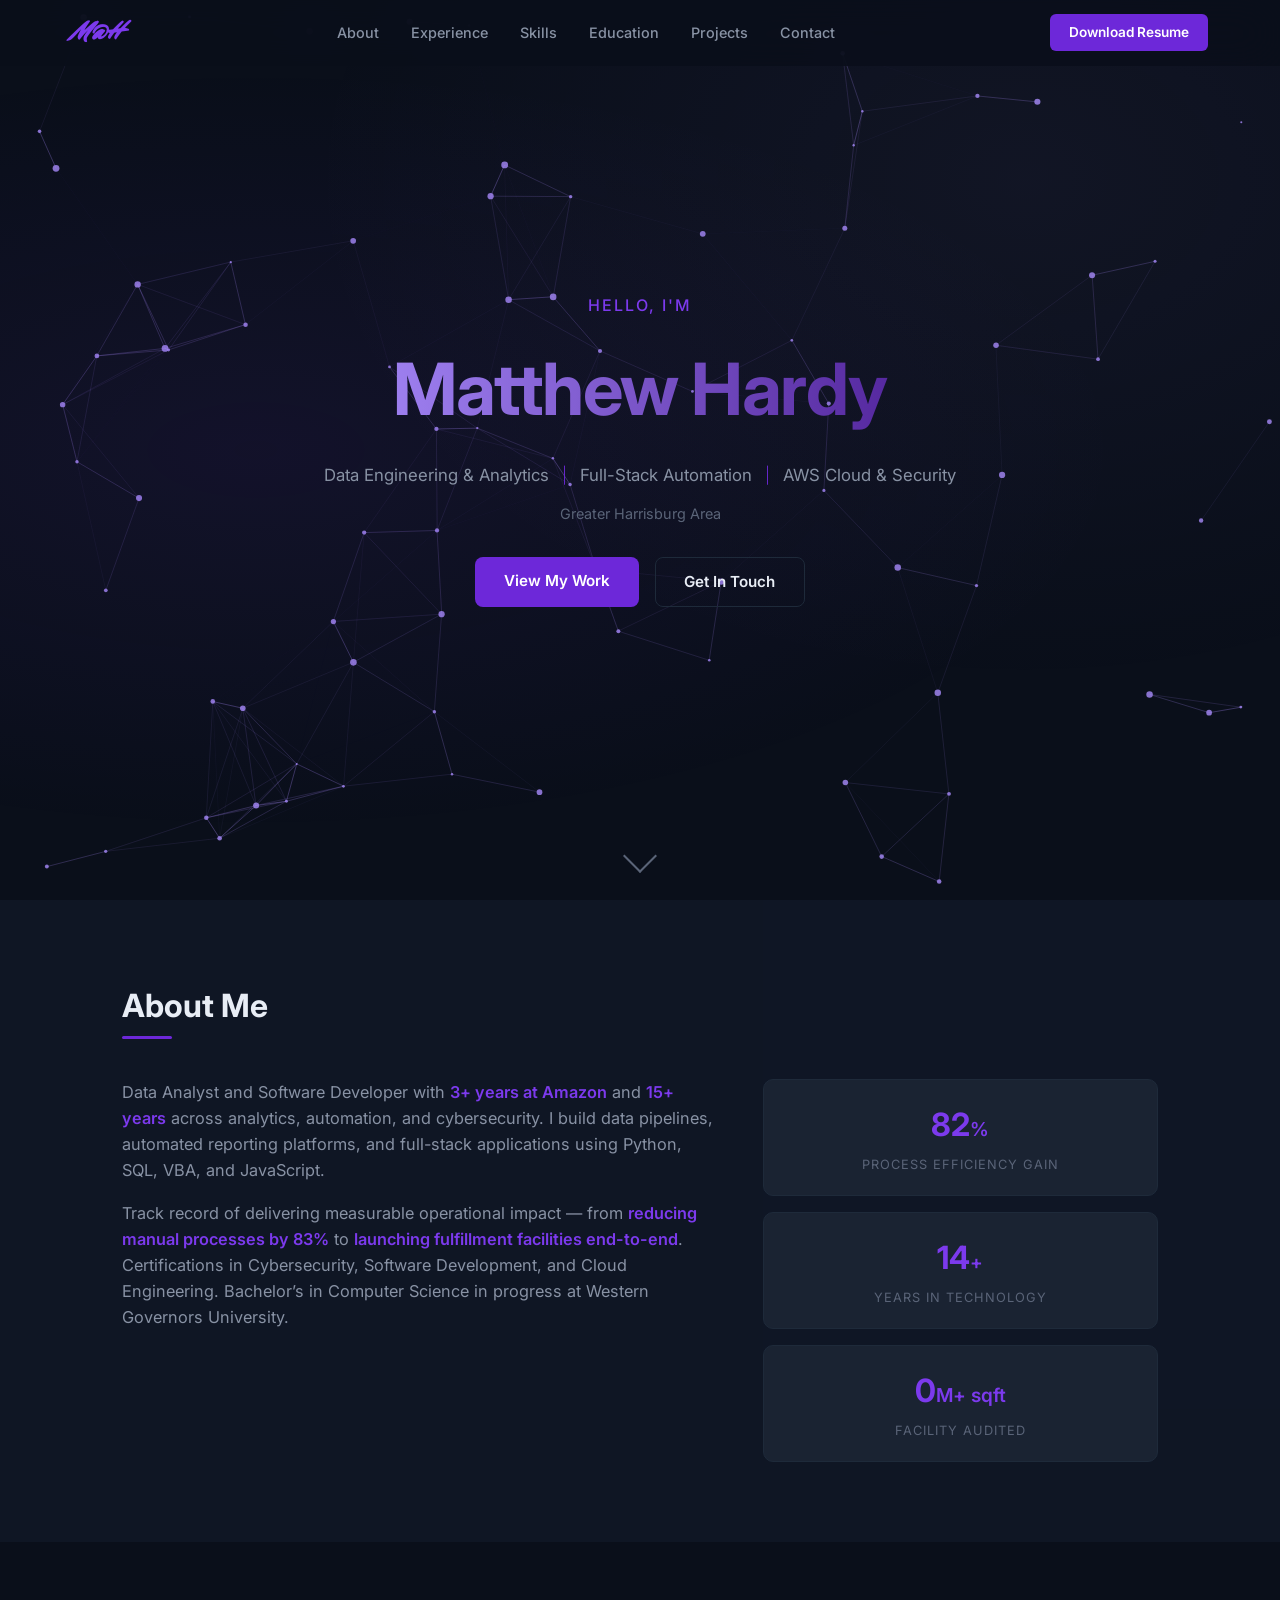
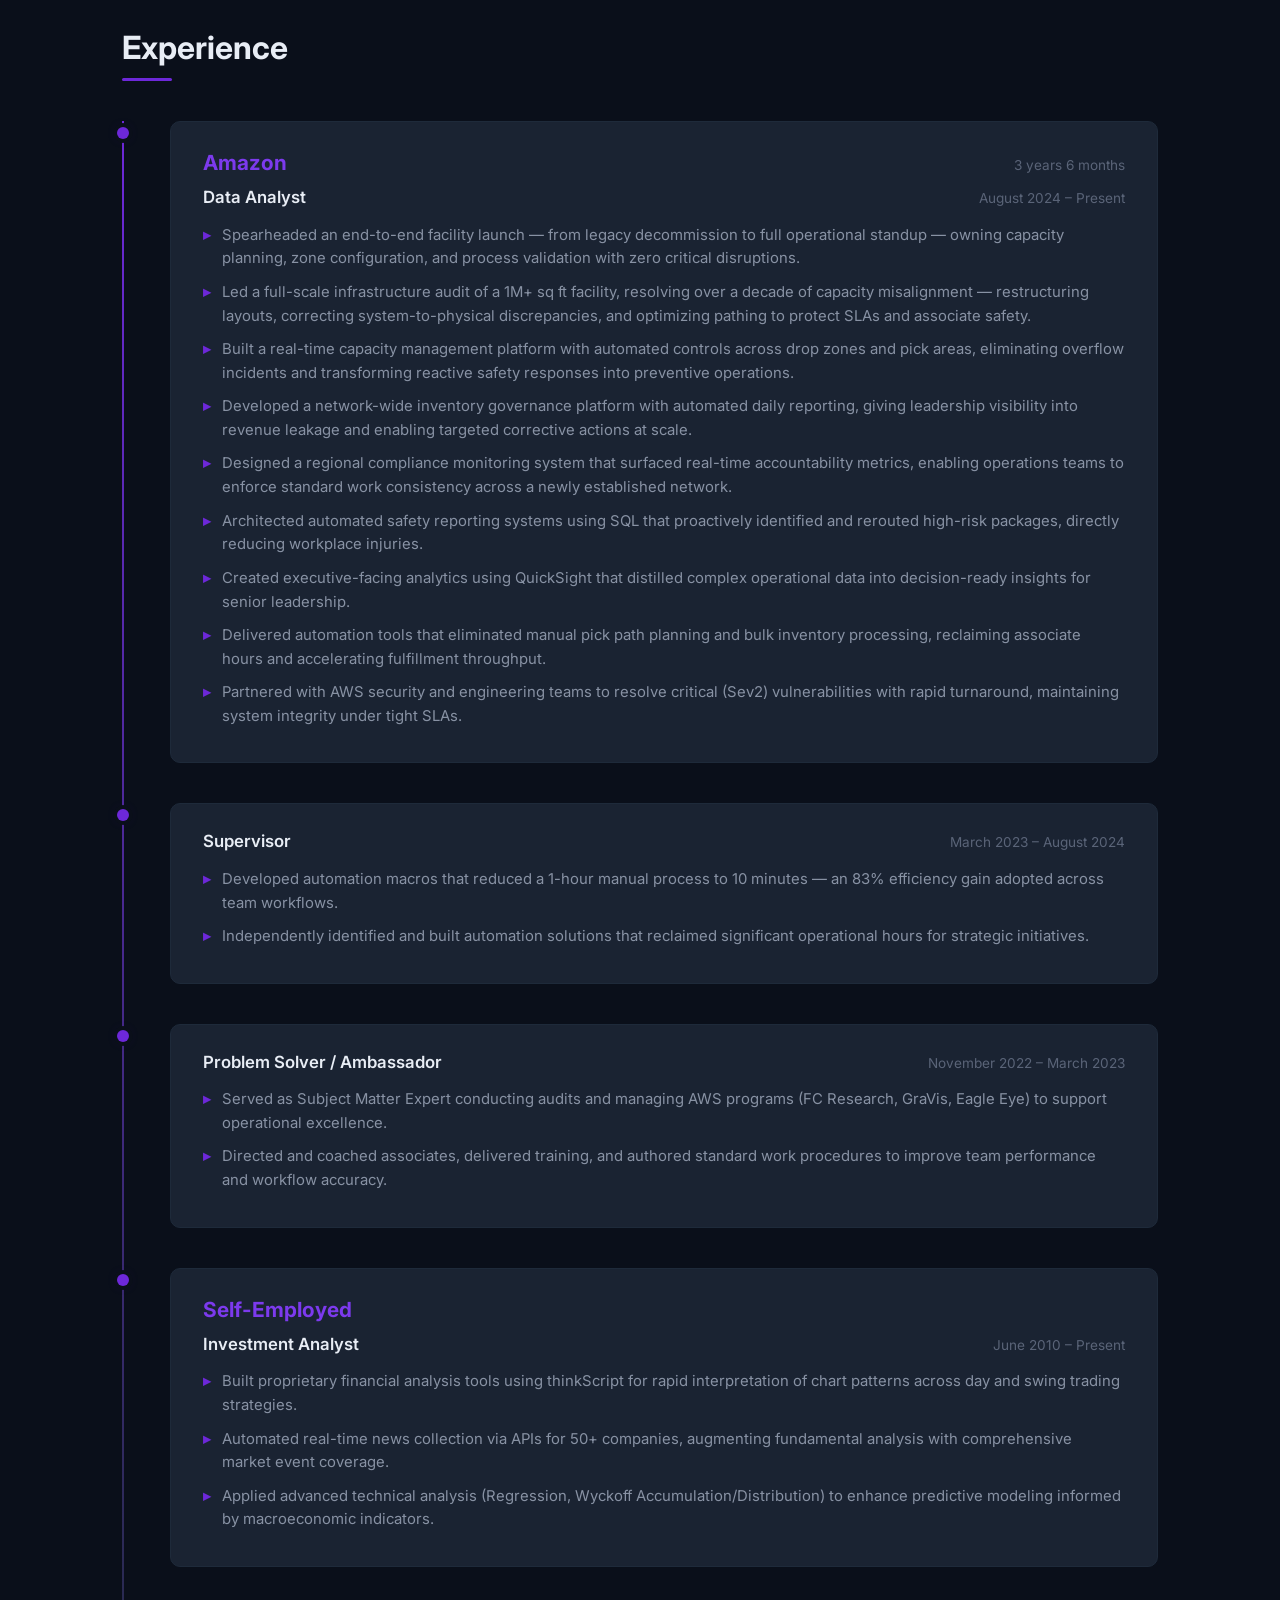
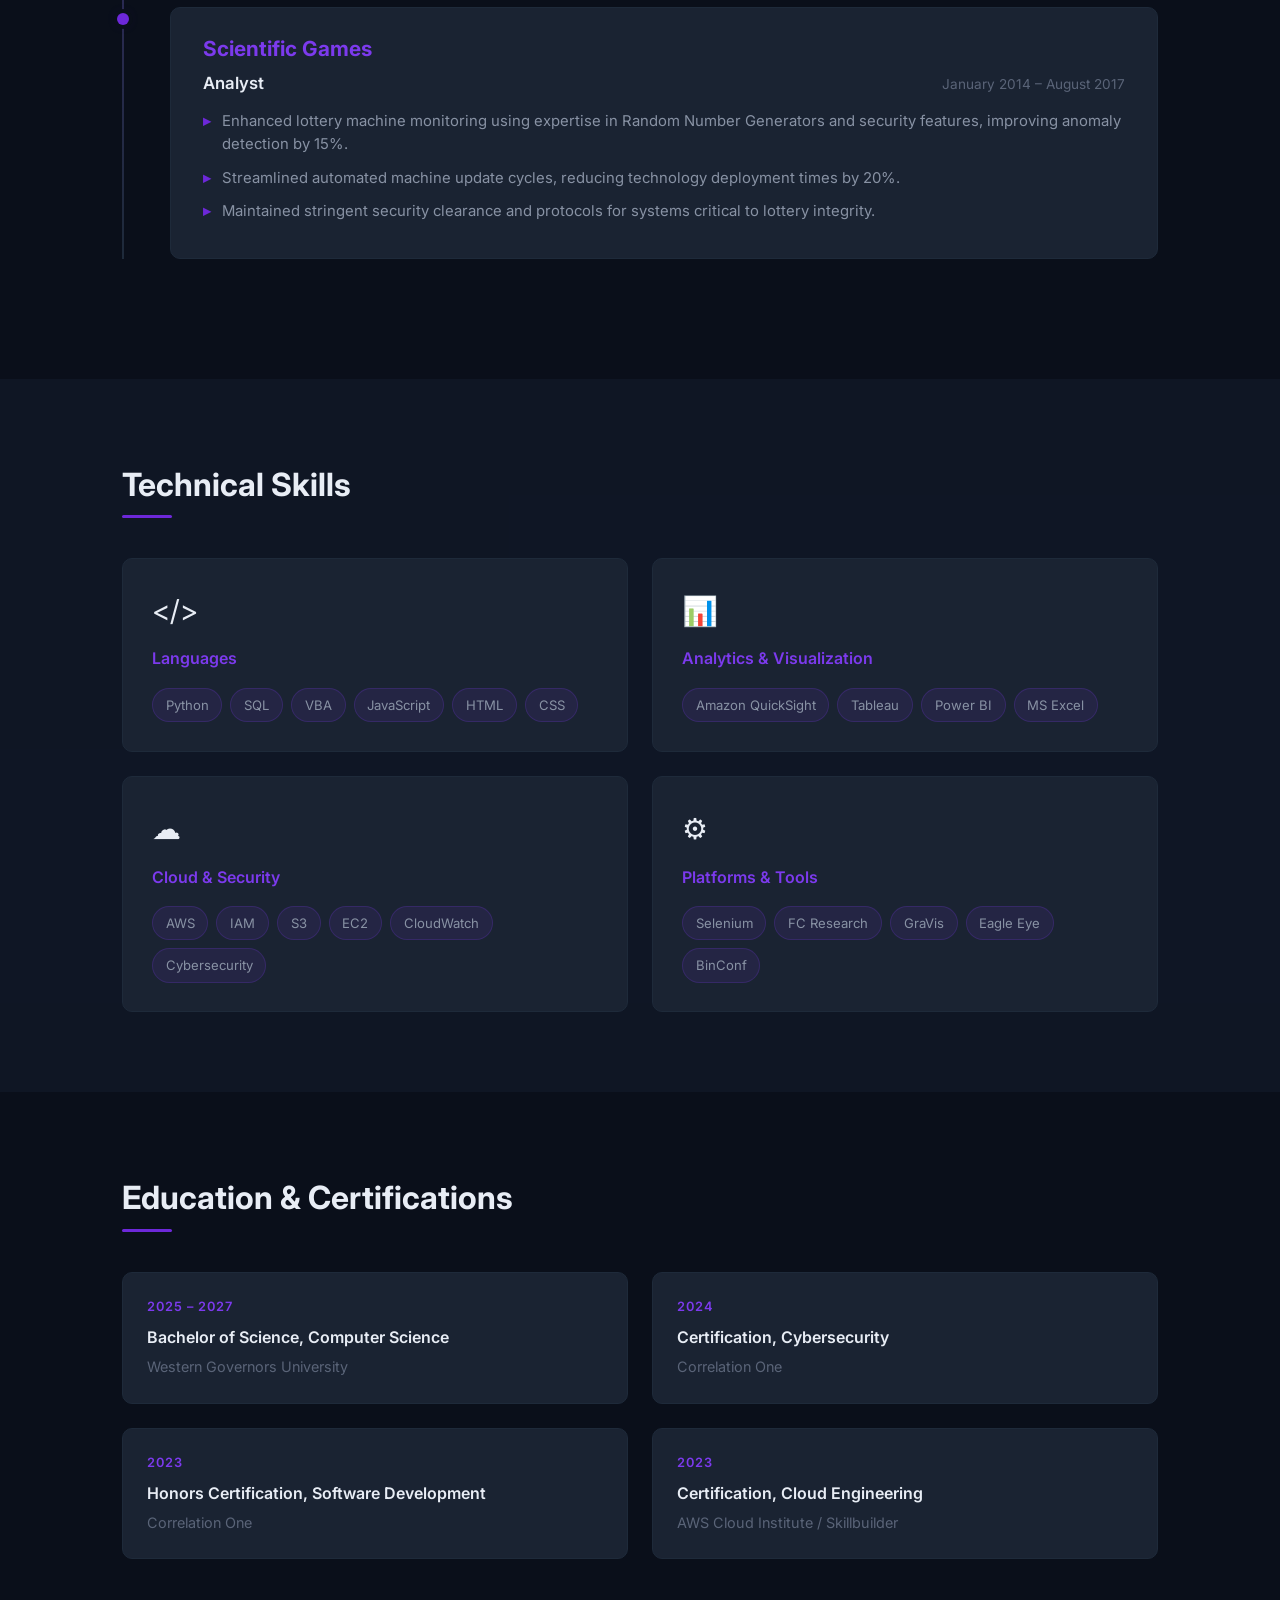
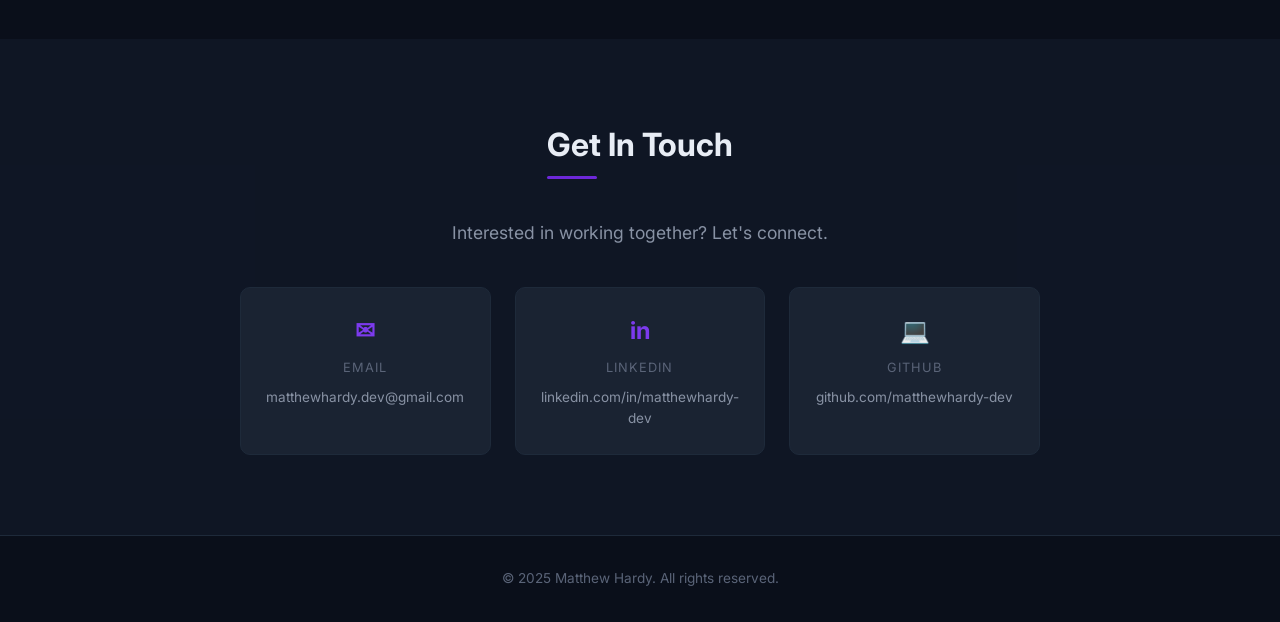
==== commit 21497b96: "Fix mobile resume button visibility in hamburger menu" ====
--- a/github-portfolio/index.html
+++ b/github-portfolio/index.html
@@ -22,7 +22,7 @@
                 <a href="#education">Education</a>
                 <a href="projects.html">Projects</a>
                 <a href="#contact">Contact</a>
-                <a href="Matthew_Hardy_Resume.pdf" class="mobile-resume" download>Download Resume</a>
+                <a href="Matthew_Hardy_Resume.pdf" class="nav-cta nav-cta-mobile" download>Download Resume</a>
             </div>
             <a href="Matthew_Hardy_Resume.pdf" class="nav-cta" download>Download Resume</a>
             <button class="nav-toggle" aria-label="Toggle menu">
--- a/github-portfolio/style.css
+++ b/github-portfolio/style.css
@@ -5,15 +5,15 @@
     --bg-primary: #0a0f1a;
     --bg-secondary: #111827;
     --bg-card: #1a2332;
-    --accent: #2e75b6;
-    --accent-light: #4a9eed;
-    --accent-glow: rgba(46, 117, 182, 0.15);
+    --accent: #6d28d9;
+    --accent-light: #7c3aed;
+    --accent-glow: rgba(109, 40, 217, 0.15);
     --text-primary: #e8edf5;
     --text-secondary: #8892a4;
     --text-muted: #5a6478;
     --border: #1e2a3a;
-    --gradient-start: #2e75b6;
-    --gradient-end: #1a4a7a;
+    --gradient-start: #7c3aed;
+    --gradient-end: #4c1d95;
 }
 
 *, *::before, *::after { margin: 0; padding: 0; box-sizing: border-box; }
@@ -126,8 +126,8 @@
     position: absolute;
     inset: 0;
     background:
-        radial-gradient(ellipse at 20% 50%, rgba(46, 117, 182, 0.08) 0%, transparent 60%),
-        radial-gradient(ellipse at 80% 20%, rgba(74, 158, 237, 0.05) 0%, transparent 50%);
+        radial-gradient(ellipse at 20% 50%, rgba(124, 58, 237, 0.08) 0%, transparent 60%),
+        radial-gradient(ellipse at 80% 20%, rgba(167, 139, 250, 0.05) 0%, transparent 50%);
 }
 
 .hero-content { position: relative; z-index: 1; }
@@ -148,7 +148,7 @@
     font-weight: 700;
     letter-spacing: -1.5px;
     margin-bottom: 1rem;
-    background: linear-gradient(135deg, var(--text-primary) 0%, var(--accent-light) 100%);
+    background: linear-gradient(90deg, #a78bfa 0%, #4c1d95 100%);
     -webkit-background-clip: text;
     -webkit-text-fill-color: transparent;
     background-clip: text;
@@ -197,7 +197,7 @@
 }
 
 .btn-primary { background: var(--accent); color: #fff; }
-.btn-primary:hover { background: var(--accent-light); transform: translateY(-2px); box-shadow: 0 8px 25px rgba(46, 117, 182, 0.3); }
+.btn-primary:hover { background: var(--accent-light); transform: translateY(-2px); box-shadow: 0 8px 25px rgba(124, 58, 237, 0.3); }
 
 .btn-outline { border: 1.5px solid var(--border); color: var(--text-primary); background: transparent; }
 .btn-outline:hover { border-color: var(--accent); color: var(--accent-light); }
@@ -364,15 +364,15 @@
 
 .tag {
     padding: 0.35rem 0.8rem;
-    background: rgba(46, 117, 182, 0.1);
-    border: 1px solid rgba(46, 117, 182, 0.2);
+    background: rgba(124, 58, 237, 0.1);
+    border: 1px solid rgba(124, 58, 237, 0.2);
     border-radius: 20px;
     font-size: 0.82rem;
     color: var(--text-secondary);
     transition: all 0.2s;
 }
 
-.tag:hover { background: rgba(46, 117, 182, 0.2); color: var(--text-primary); border-color: var(--accent); }
+.tag:hover { background: rgba(124, 58, 237, 0.2); color: var(--text-primary); border-color: var(--accent); }
 
 /* ============================================
    EDUCATION
@@ -474,6 +474,8 @@
 /* ============================================
    RESPONSIVE
    ============================================ */
+.nav-cta-mobile { display: none; }
+
 /* Tablet: cramped nav with 6 links */
 @media (max-width: 1024px) {
     .nav-links { gap: 1rem; }
@@ -498,6 +500,16 @@
         gap: 0;
     }
 
+    .nav-links.active .nav-cta-mobile {
+        display: block !important;
+        margin-top: 0.75rem;
+        padding: 0.75rem 1.2rem;
+        text-align: center;
+        border-radius: 6px;
+        font-size: 0.9rem;
+        border-bottom: none;
+    }
+
     .nav-links.active a {
         padding: 0.75rem 0;
         font-size: 1rem;
@@ -506,23 +518,6 @@
 
     .nav-links.active a:last-child { border-bottom: none; }
 
-    .nav-links.active .mobile-resume {
-        display: block;
-        padding: 0.75rem 1.2rem;
-        margin-top: 0.75rem;
-        background: var(--accent);
-        color: #fff;
-        border-radius: 6px;
-        font-size: 0.9rem;
-        font-weight: 600;
-        text-align: center;
-        text-decoration: none;
-        border-bottom: none;
-    }
-
-    .nav-links.active .mobile-resume:hover { background: var(--accent-light); }
-
-    .mobile-resume { display: none; }
 
     .hero-tagline { flex-direction: column; gap: 0.3rem; }
     .tagline-divider { display: none; }
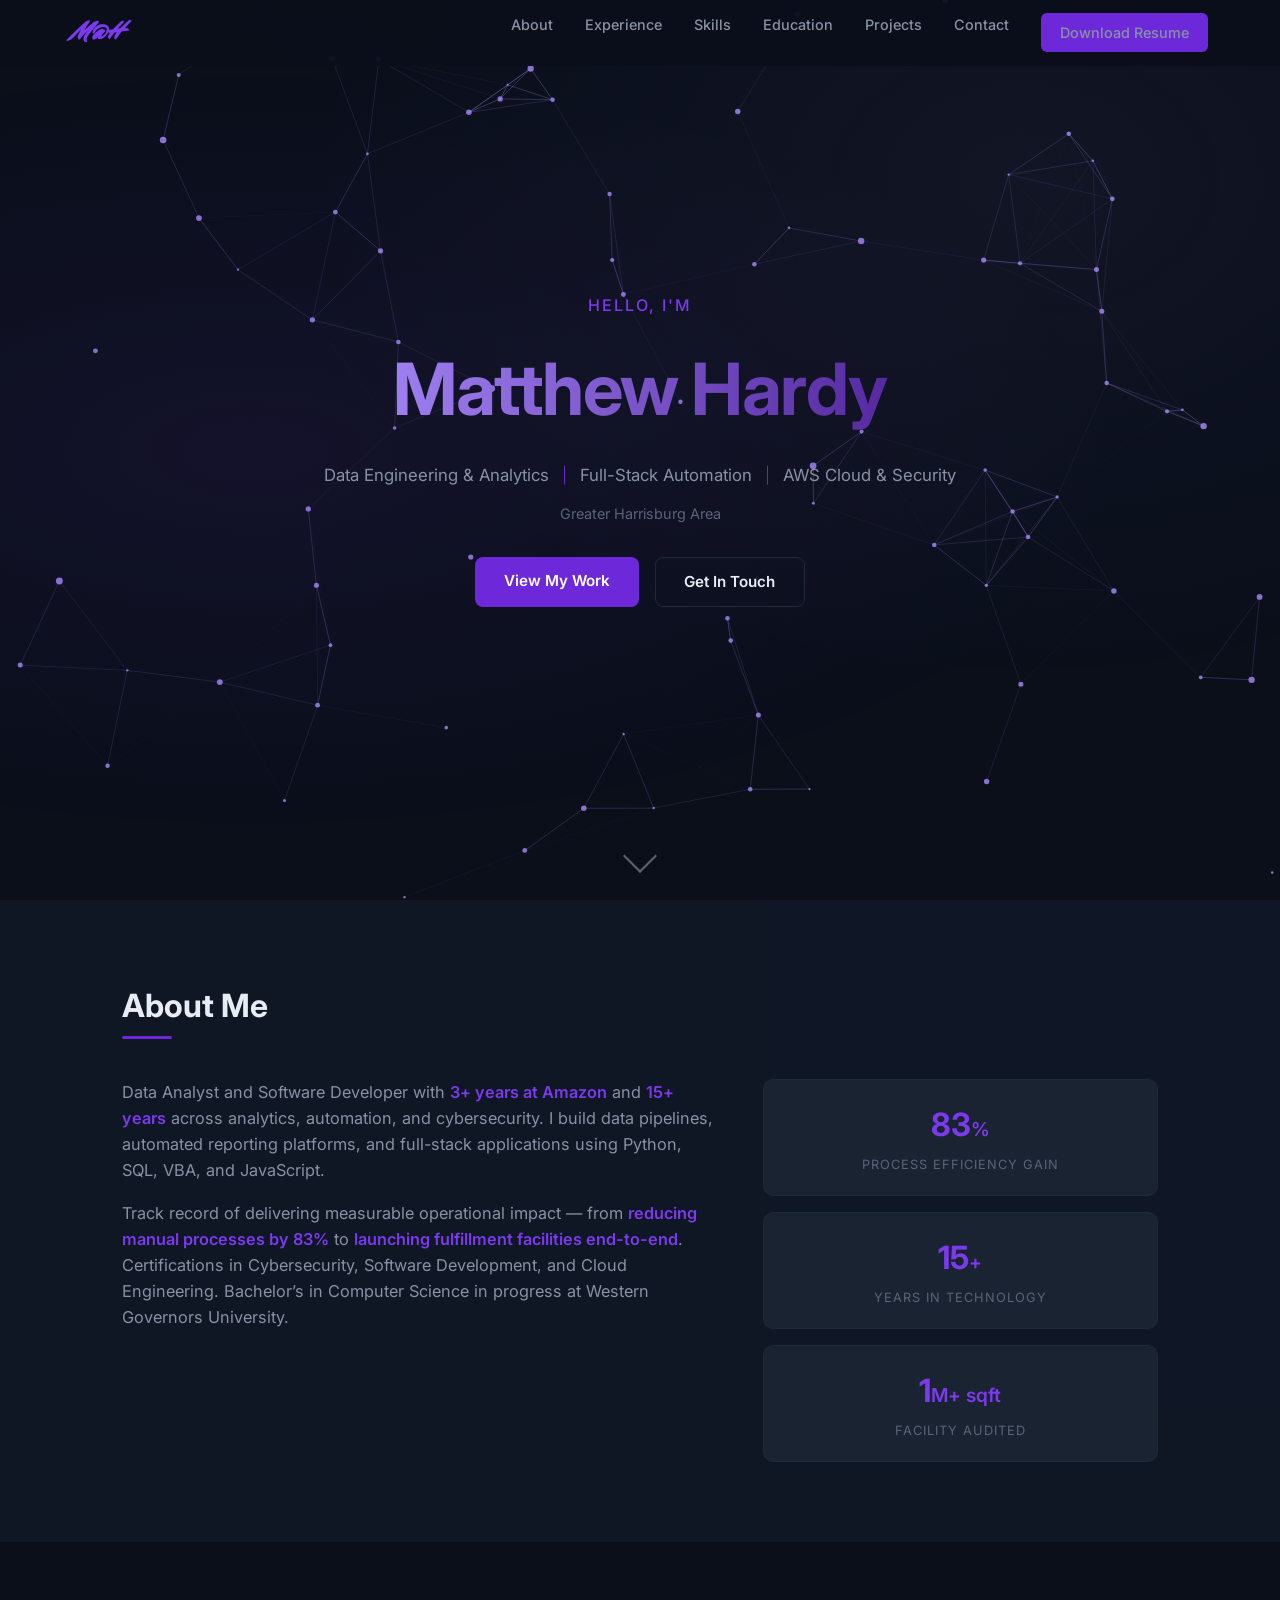
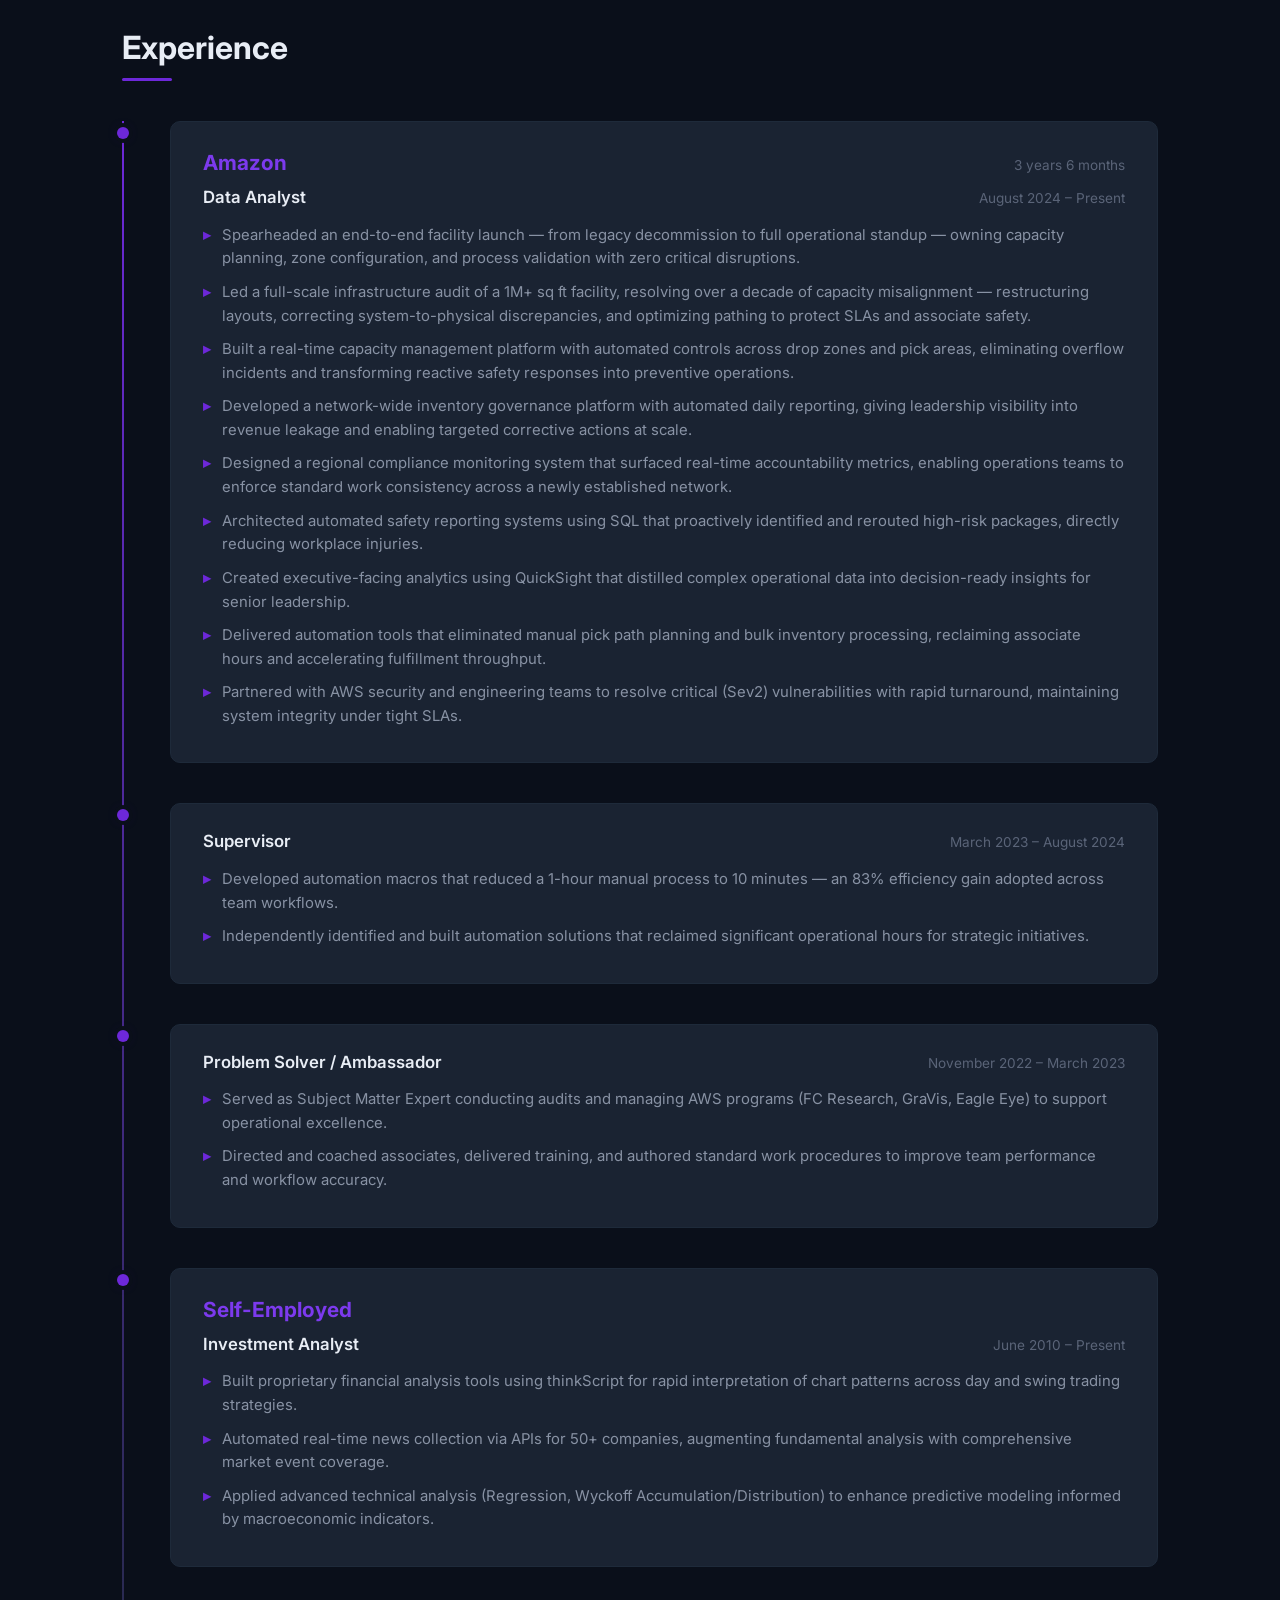
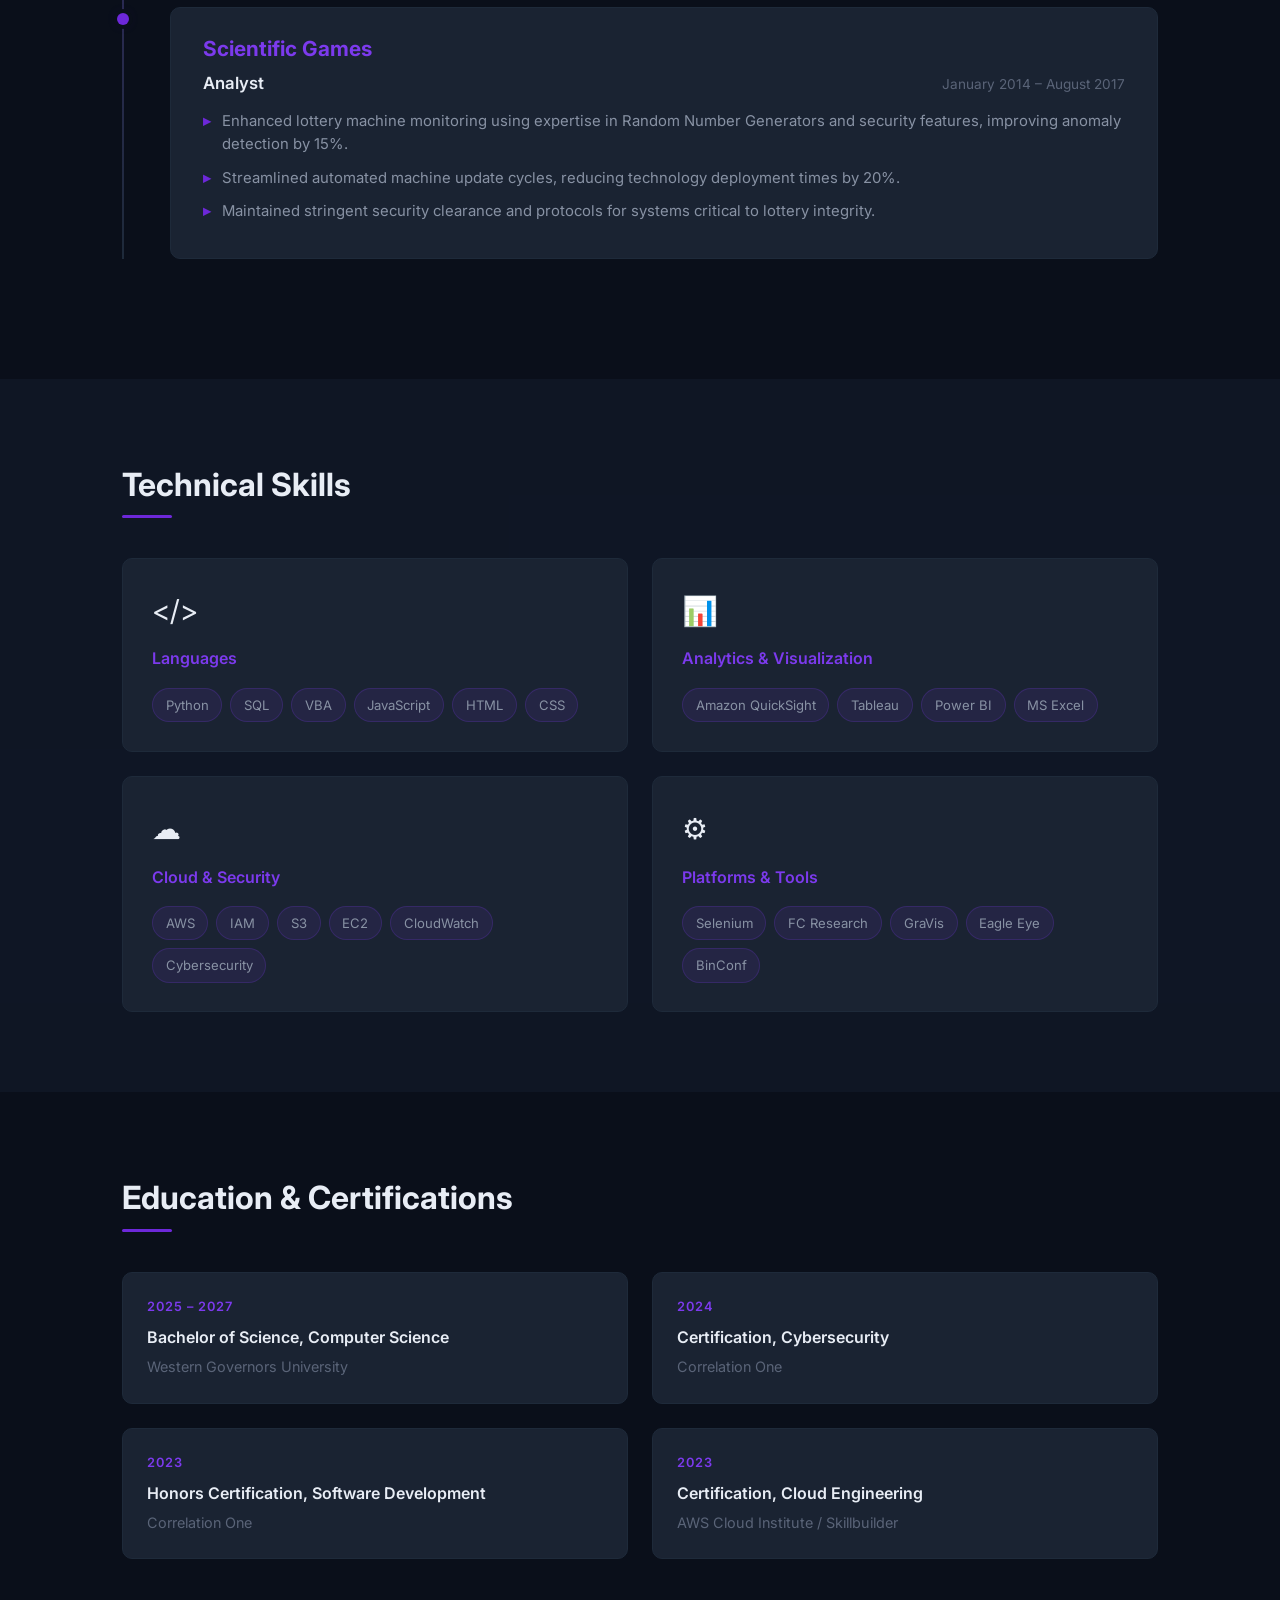
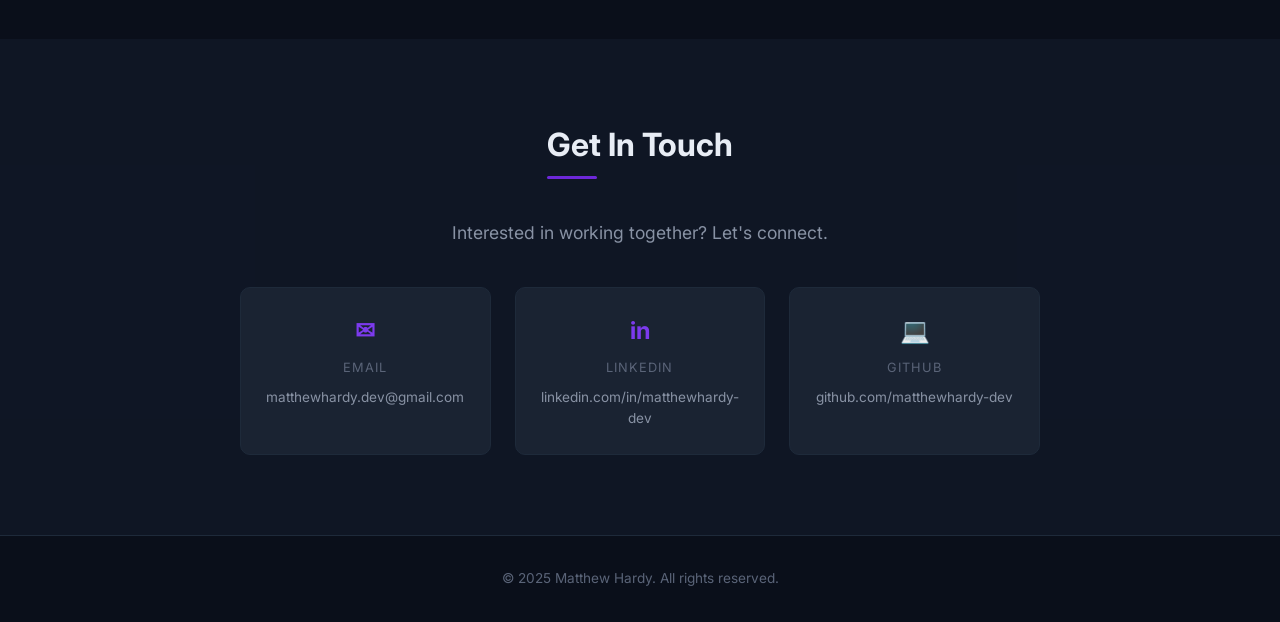
==== commit 3142551a: "Fix: single resume button, white text on mobile hamburger menu" ====
--- a/github-portfolio/index.html
+++ b/github-portfolio/index.html
@@ -24,7 +24,6 @@
                 <a href="#contact">Contact</a>
                 <a href="Matthew_Hardy_Resume.pdf" class="nav-cta nav-cta-mobile" download>Download Resume</a>
             </div>
-            <a href="Matthew_Hardy_Resume.pdf" class="nav-cta" download>Download Resume</a>
             <button class="nav-toggle" aria-label="Toggle menu">
                 <span></span><span></span><span></span>
             </button>
--- a/github-portfolio/style.css
+++ b/github-portfolio/style.css
@@ -474,7 +474,18 @@
 /* ============================================
    RESPONSIVE
    ============================================ */
-.nav-cta-mobile { display: none; }
+.nav-cta-mobile {
+    padding: 0.5rem 1.2rem;
+    background: var(--accent);
+    color: #fff;
+    text-decoration: none;
+    border-radius: 6px;
+    font-size: 0.85rem;
+    font-weight: 600;
+    transition: all 0.2s;
+}
+
+.nav-cta-mobile:hover { background: var(--accent-light); transform: translateY(-1px); }
 
 /* Tablet: cramped nav with 6 links */
 @media (max-width: 1024px) {
@@ -484,7 +495,7 @@
 }
 
 @media (max-width: 768px) {
-    .nav-links, .nav-cta { display: none; }
+    .nav-links, .nav-cta-mobile { display: none; }
     .nav-toggle { display: block; }
 
     .nav-links.active {
@@ -508,6 +519,8 @@
         border-radius: 6px;
         font-size: 0.9rem;
         border-bottom: none;
+        color: #fff !important;
+        background: var(--accent);
     }
 
     .nav-links.active a {
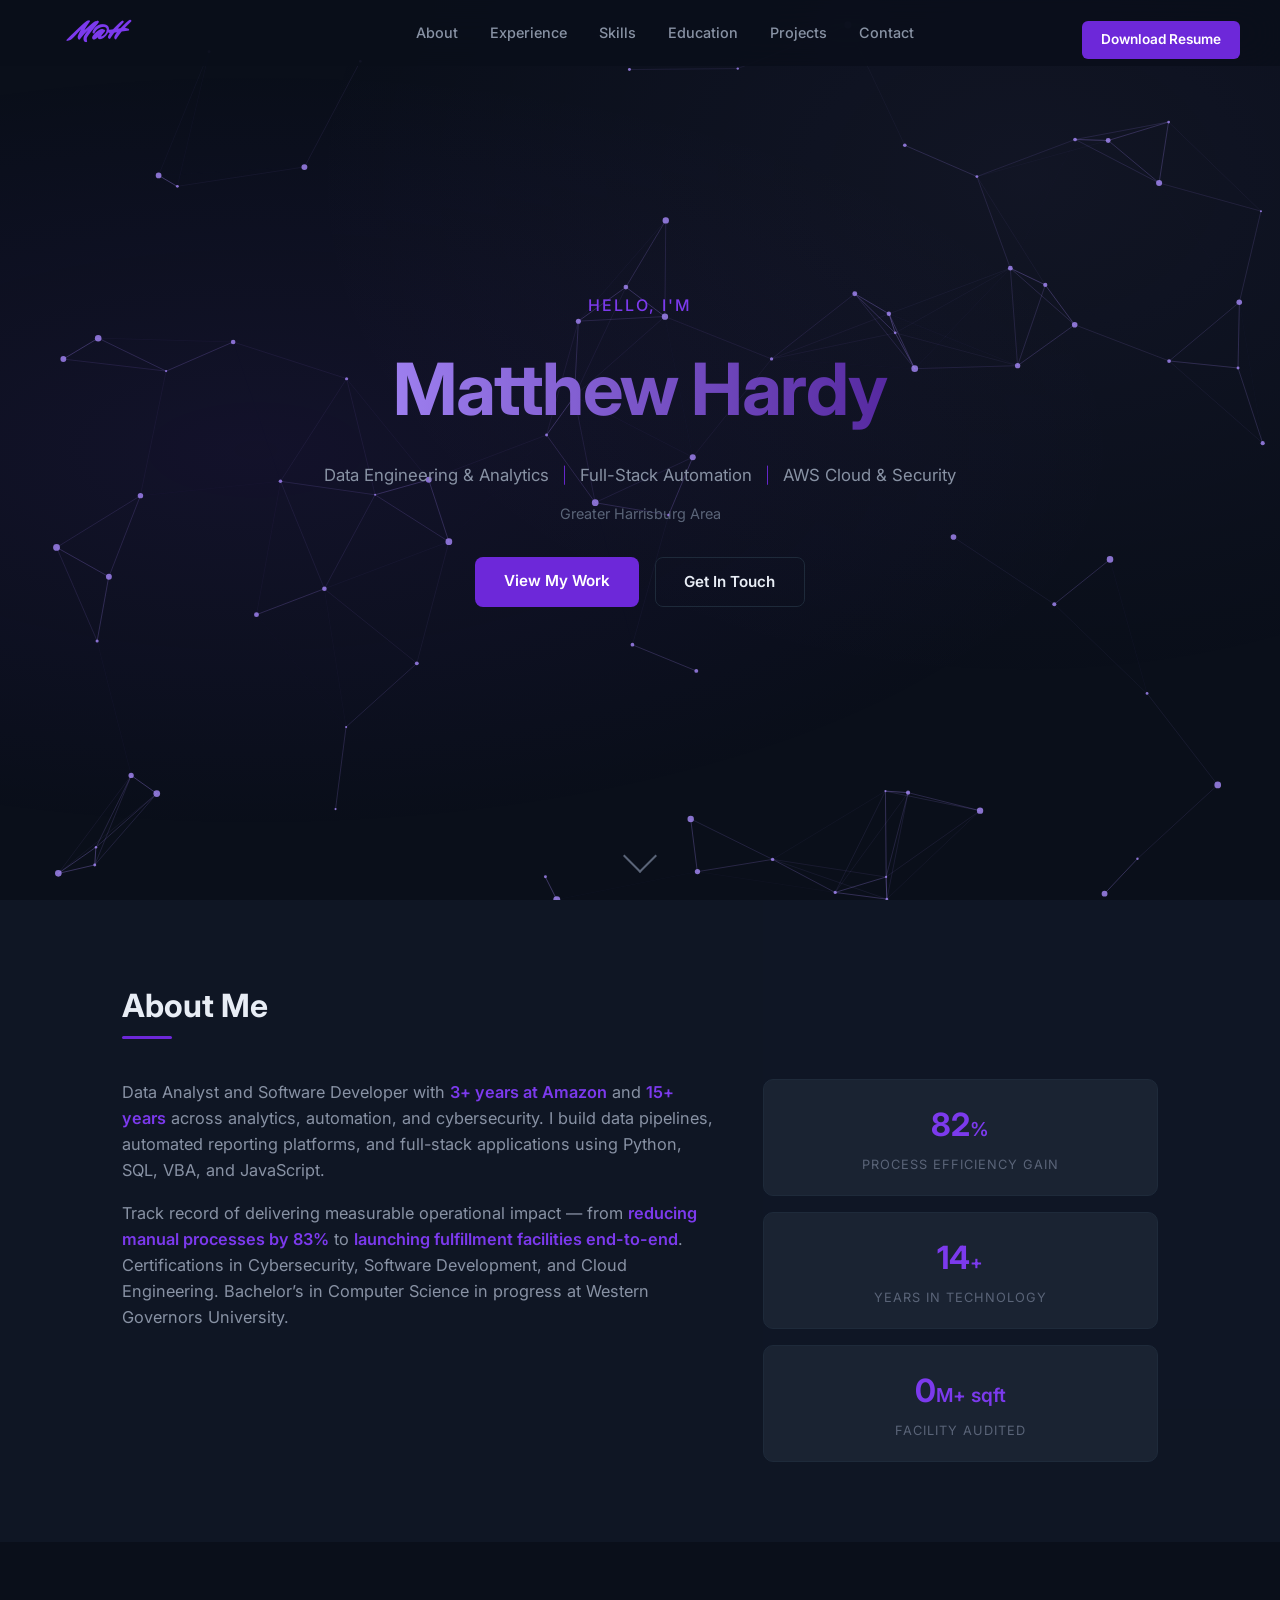
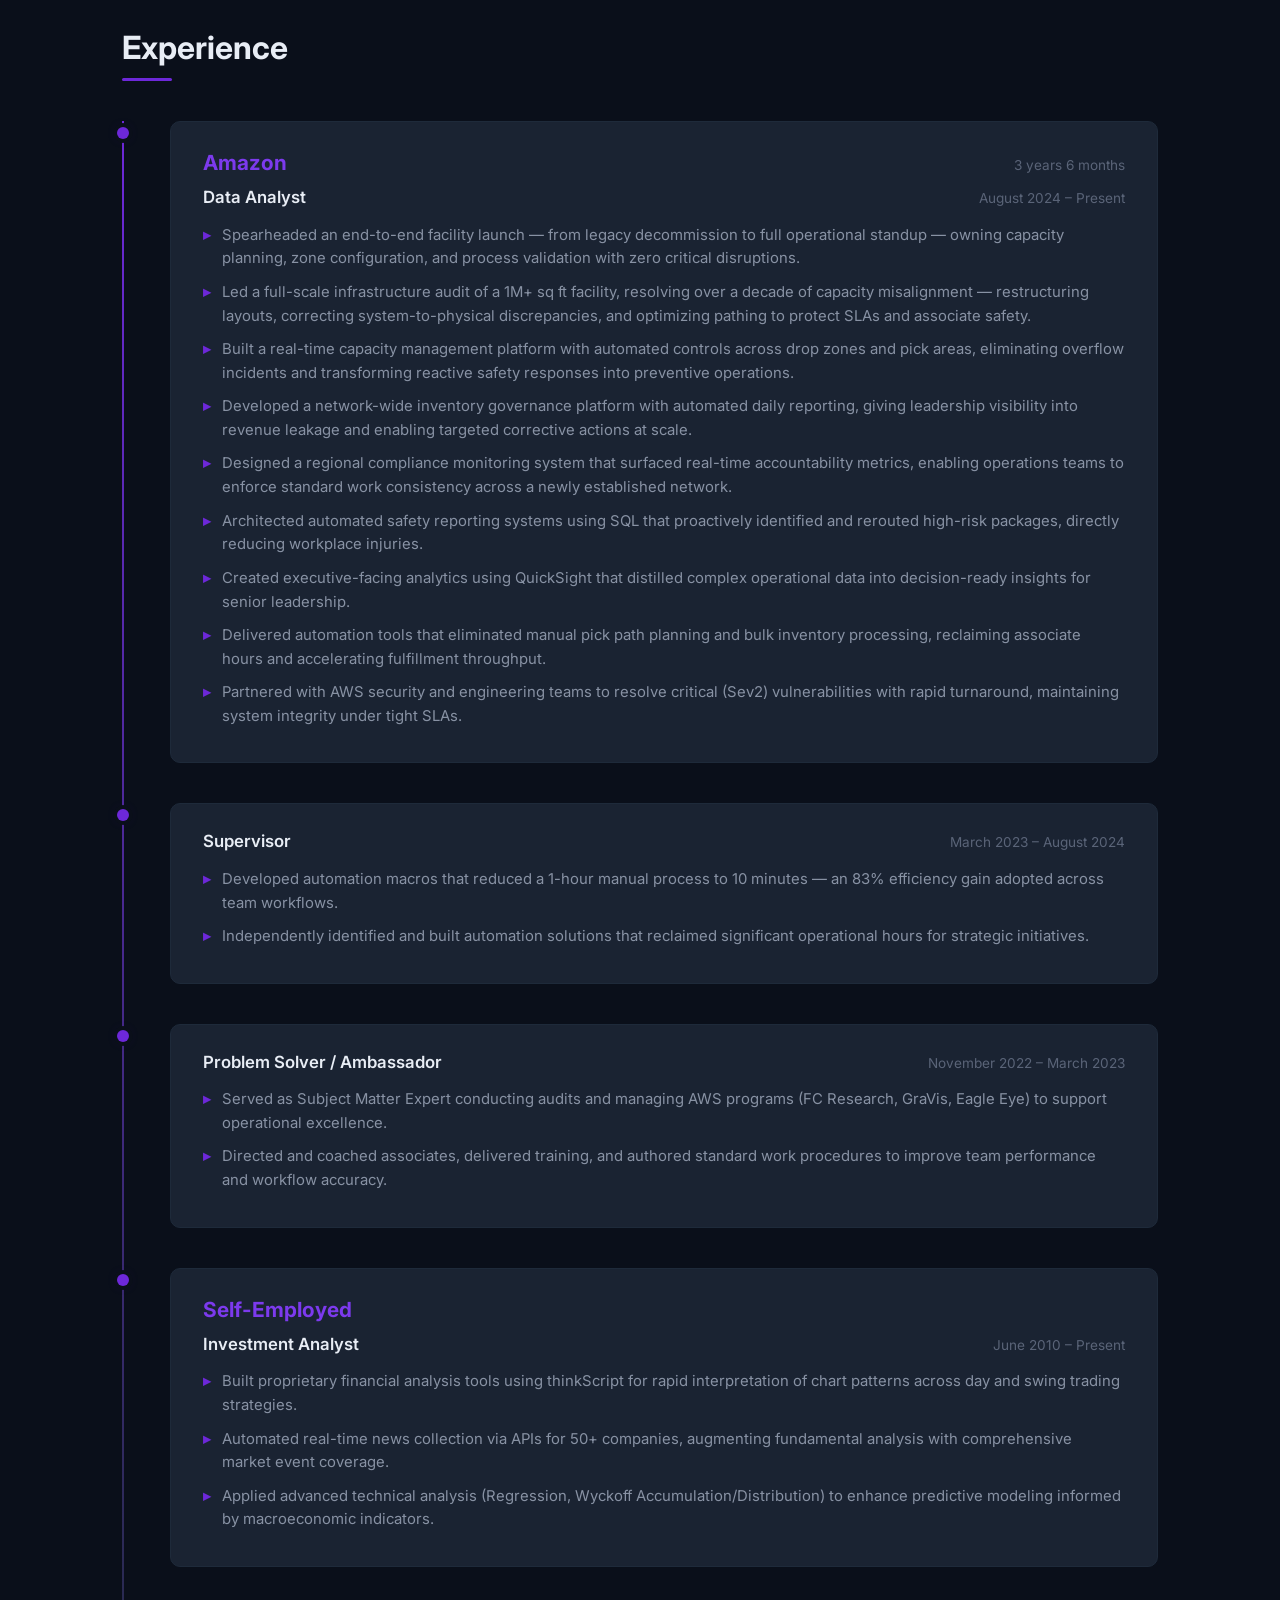
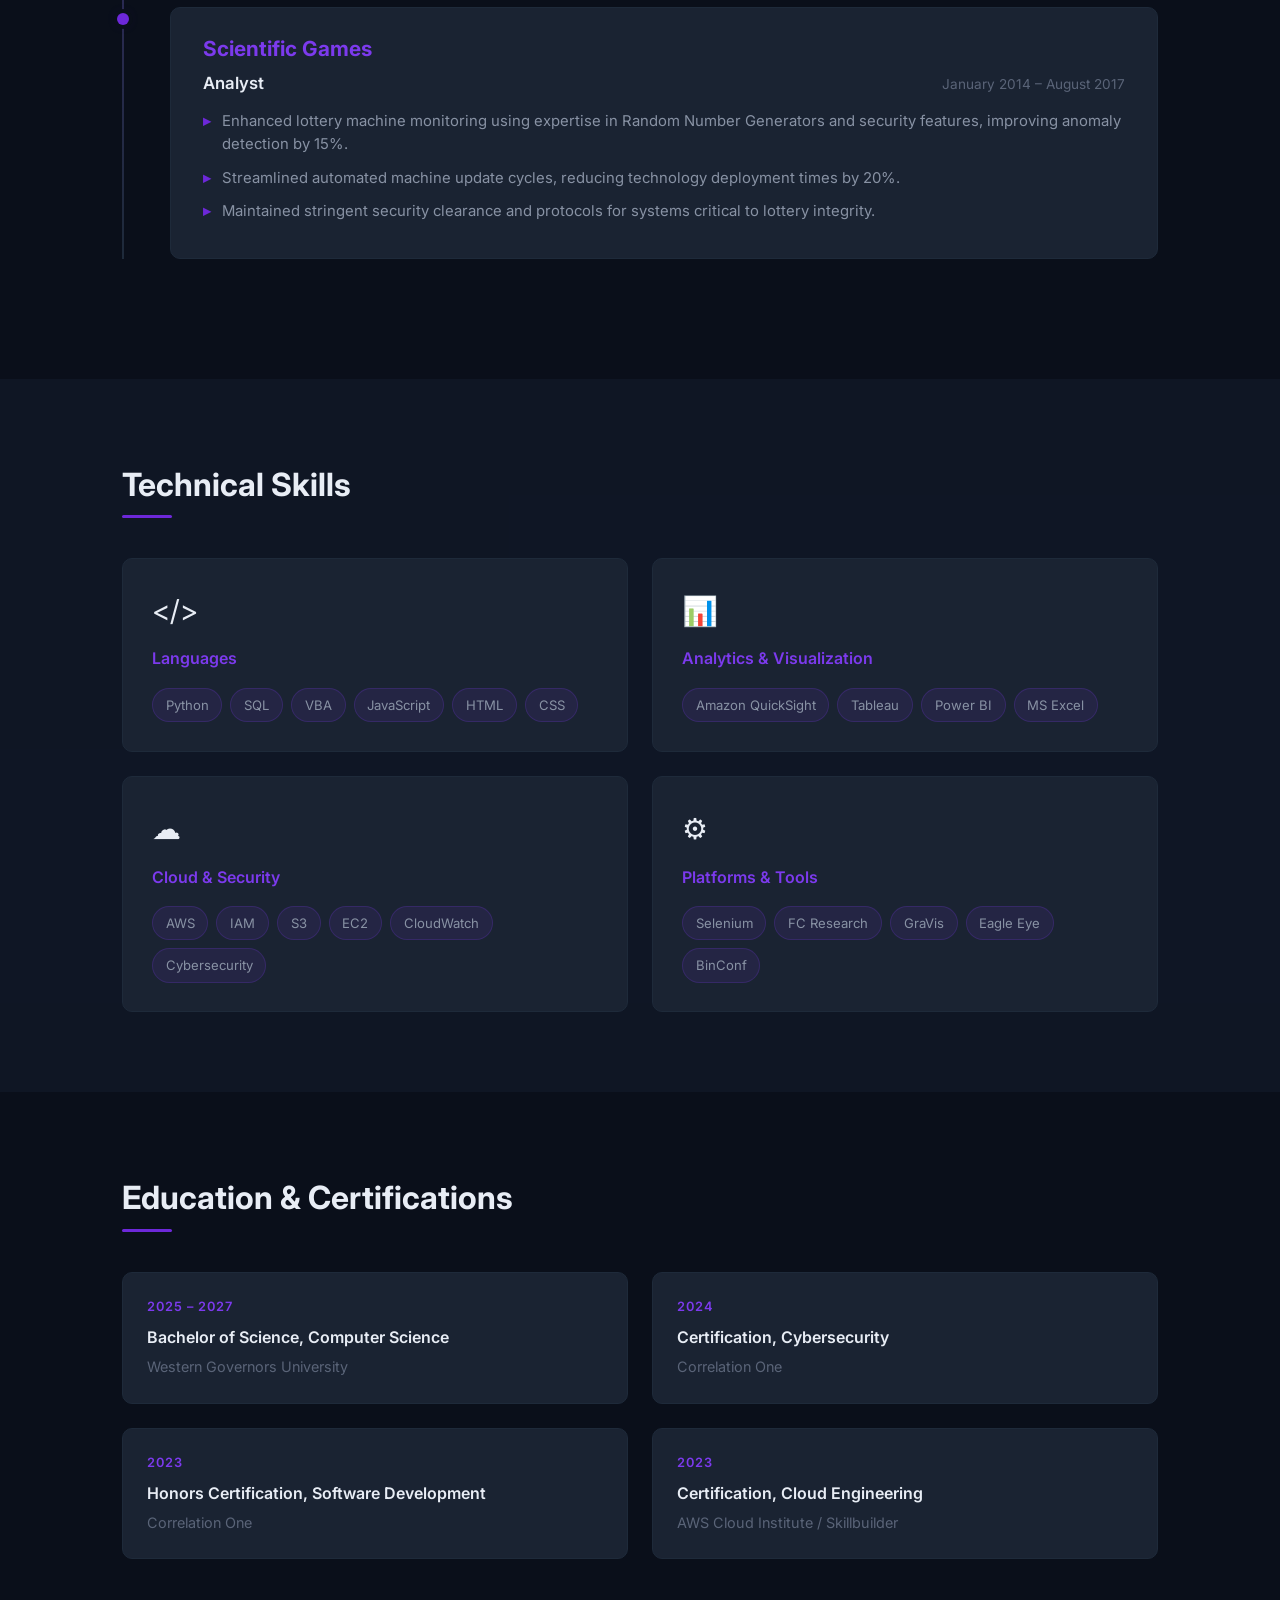
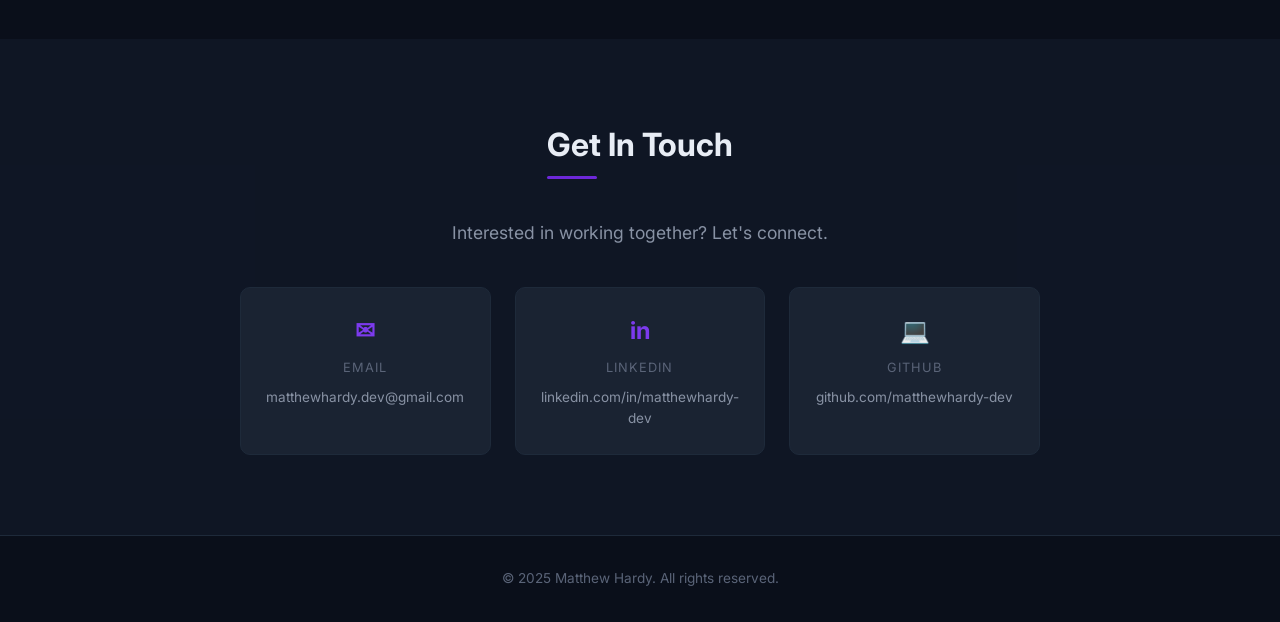
==== commit 7e6a6573: "Fix resume download path: resumes/Matthew_Hardy_Resume.pdf" ====
--- a/github-portfolio/index.html
+++ b/github-portfolio/index.html
@@ -22,7 +22,7 @@
                 <a href="#education">Education</a>
                 <a href="projects.html">Projects</a>
                 <a href="#contact">Contact</a>
-                <a href="Matthew_Hardy_Resume.pdf" class="nav-cta nav-cta-mobile" download>Download Resume</a>
+                <a href="resumes/Matthew_Hardy_Resume.pdf" class="nav-cta nav-cta-mobile" download>Download Resume</a>
             </div>
             <button class="nav-toggle" aria-label="Toggle menu">
                 <span></span><span></span><span></span>
--- a/github-portfolio/style.css
+++ b/github-portfolio/style.css
@@ -56,6 +56,7 @@
     align-items: center;
     justify-content: space-between;
     height: 65px;
+    position: relative;
 }
 
 .nav-logo {
@@ -67,7 +68,7 @@
     letter-spacing: 0.5px;
 }
 
-.nav-links { display: flex; gap: 2rem; }
+.nav-links { display: flex; gap: 2rem; margin: 0 auto; }
 
 .nav-links a {
     color: var(--text-secondary);
@@ -474,7 +475,7 @@
 /* ============================================
    RESPONSIVE
    ============================================ */
-.nav-cta-mobile {
+.nav-links .nav-cta-mobile {
     padding: 0.5rem 1.2rem;
     background: var(--accent);
     color: #fff;
@@ -483,9 +484,12 @@
     font-size: 0.85rem;
     font-weight: 600;
     transition: all 0.2s;
-}
-
-.nav-cta-mobile:hover { background: var(--accent-light); transform: translateY(-1px); }
+    position: absolute;
+    right: 0;
+}
+
+.nav-links .nav-cta-mobile:hover { background: var(--accent-light); transform: translateY(-1px); color: #fff; }
+.nav-links .nav-cta-mobile::after { display: none; }
 
 /* Tablet: cramped nav with 6 links */
 @media (max-width: 1024px) {
@@ -513,6 +517,7 @@
 
     .nav-links.active .nav-cta-mobile {
         display: block !important;
+        position: static;
         margin-top: 0.75rem;
         padding: 0.75rem 1.2rem;
         text-align: center;
